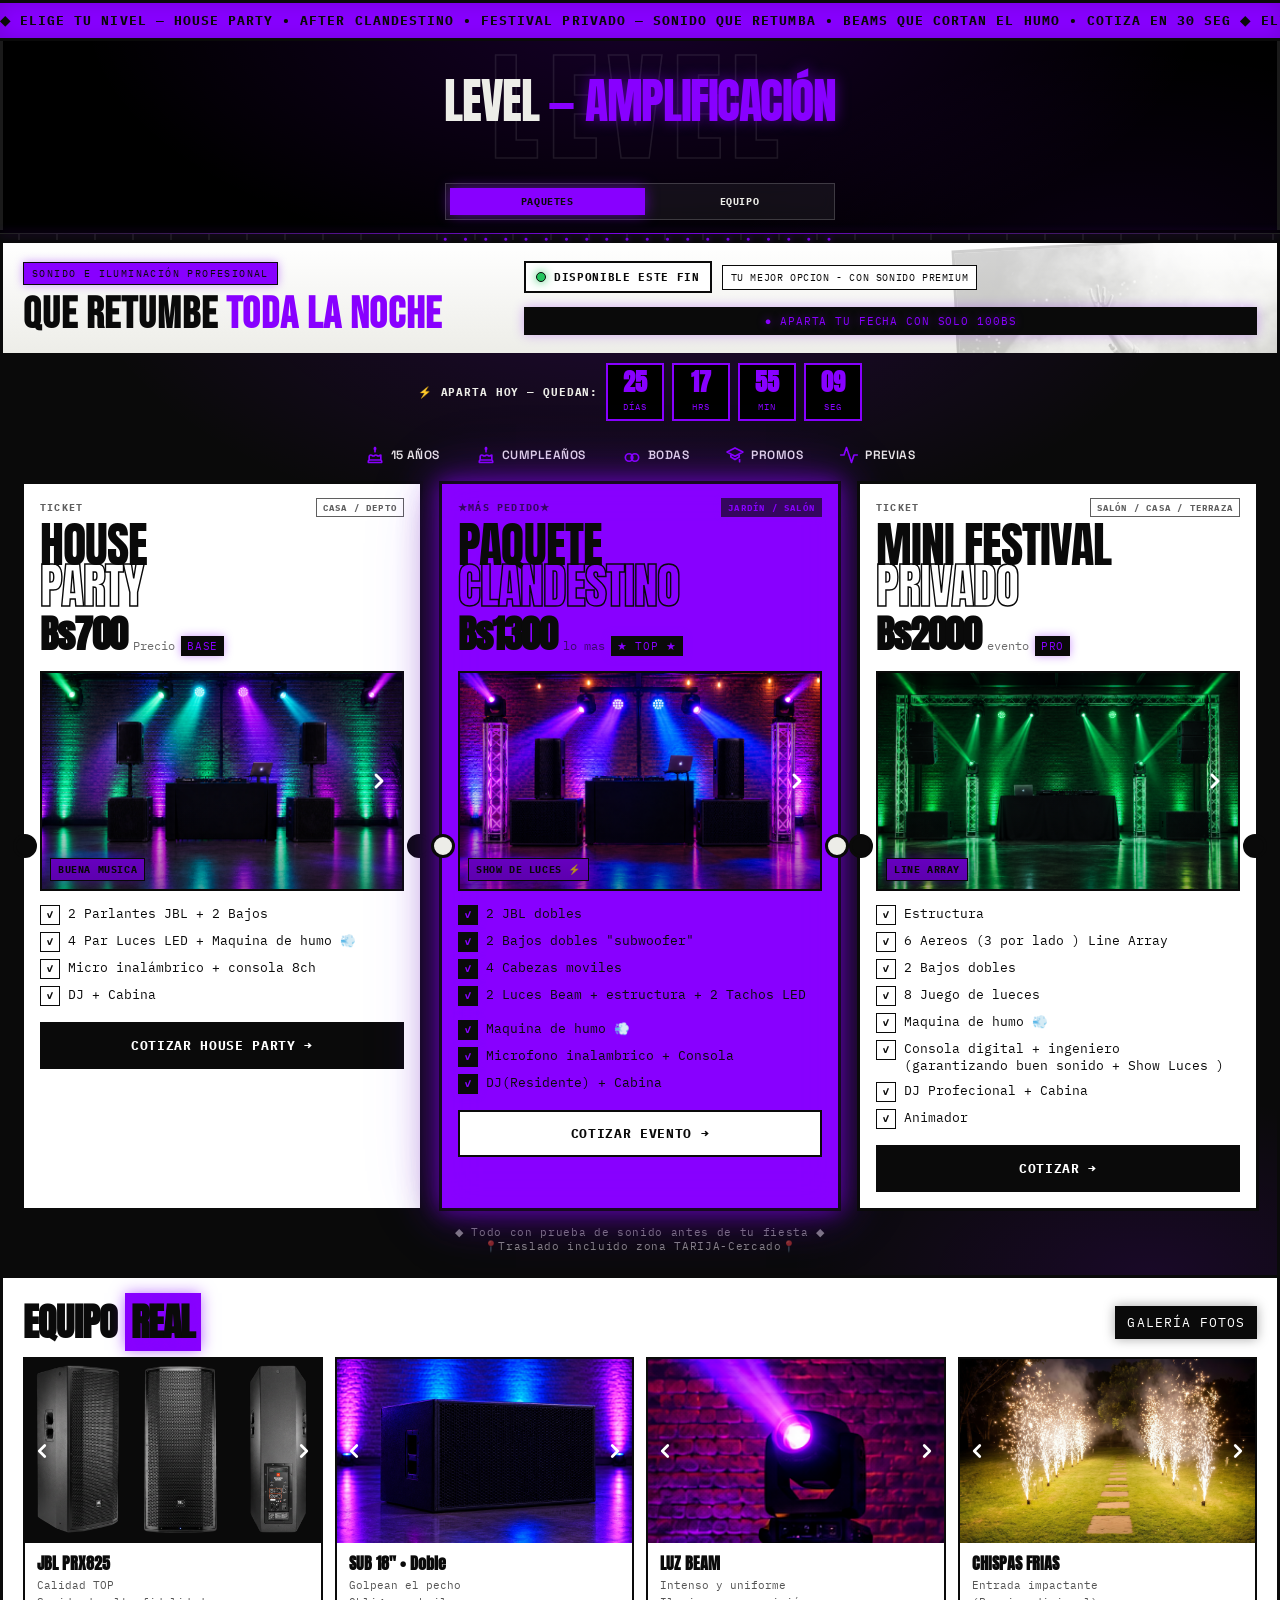
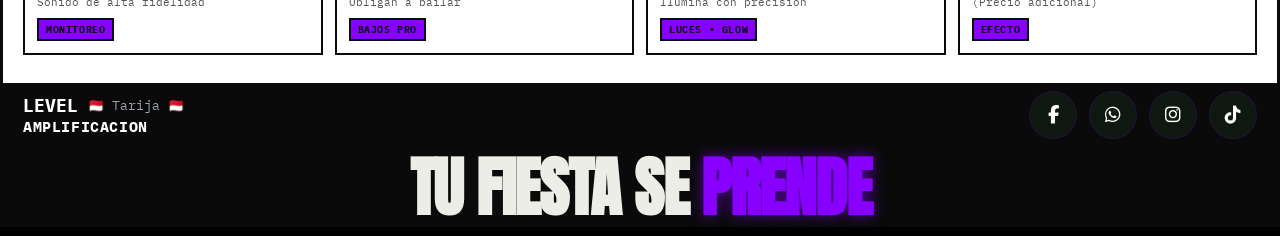
==== index.html @ ebfadbee "eliminado En bodega TODO NUEVO SIN FALLAS" ====
<!DOCTYPE html>
<html lang="es">
<head>
<meta charset="UTF-8">
<meta name="viewport" content="width=device-width, initial-scale=1.0">
<meta name="theme-color" content="#000000">
<title>LEVEL — AMPLIFICACION</title>
<link href="https://fonts.googleapis.com/css2?family=Anton&family=Bebas+Neue&family=IBM+Plex+Mono:wght@400;600;700&family=Space+Grotesk:wght@700&display=swap" rel="stylesheet">
<link rel="stylesheet" href="https://cdnjs.cloudflare.com/ajax/libs/font-awesome/6.5.2/css/all.min.css">
<link rel="stylesheet" href="css/style.css?v=49">
</head>
<body>
<div class="marquee"><span class="marquee-track">◆ ELIGE TU NIVEL — HOUSE PARTY • AFTER CLANDESTINO • FESTIVAL PRIVADO — SONIDO QUE RETUMBA • BEAMS QUE CORTAN EL HUMO • COTIZA EN 30 SEG ◆ ELIGE TU NIVEL — HOUSE PARTY • AFTER CLANDESTINO • FESTIVAL PRIVADO — SONIDO QUE RETUMBA • BEAMS QUE CORTAN EL HUMO • COTIZA EN 30 SEG ◆&nbsp;</span><span class="marquee-track">◆ ELIGE TU NIVEL — HOUSE PARTY • AFTER CLANDESTINO • FESTIVAL PRIVADO — SONIDO QUE RETUMBA • BEAMS QUE CORTAN EL HUMO • COTIZA EN 30 SEG ◆ ELIGE TU NIVEL — HOUSE PARTY • AFTER CLANDESTINO • FESTIVAL PRIVADO — SONIDO QUE RETUMBA • BEAMS QUE CORTAN EL HUMO • COTIZA EN 30 SEG ◆&nbsp;</span></div>
<header class="header">
  <div class="header-inner">
    <div class="brand" style="position:relative;width:100%;padding:22px 0 14px;overflow:visible;display:flex;justify-content:center">
      <div style="position:relative;z-index:2;display:flex;align-items:center;gap:10px;flex-wrap:nowrap;white-space:nowrap;justify-content:center;width:100%">
        <span style="font-family:'Anton',sans-serif;font-size:48px;letter-spacing:-.03em;line-height:1;color:#EDEDE8">LEVEL</span>
        <span style="font-family:'Anton',sans-serif;font-size:48px;line-height:1;color:var(--lime)">—</span>
        <span style="font-family:'Anton',sans-serif;font-size:48px;letter-spacing:-.03em;line-height:1;color:var(--lime);text-shadow:0 0 14px rgba(var(--lime-rgb),.5)">AMPLIFICACIÓN</span>
      </div>
      <div style="position:absolute;left:50%;top:50%;transform:translate(-50%,-42%);font-family:'Anton',sans-serif;font-size:120px;line-height:1;letter-spacing:.08em;color:transparent;-webkit-text-stroke:1.6px rgba(255,255,255,.09);pointer-events:none;user-select:none;z-index:1;white-space:nowrap">LEVEL</div>
    </div>
    <div class="header-actions">
      <nav class="nav-pill mono">
        <a class="active" href="#paquetes">Paquetes</a>
        <a href="#equipo">Equipo</a>
      </nav>
    </div>
  </div>
</header>
<div class="truss"></div>
<div class="hero-mini" style="background:linear-gradient(180deg, #fff 0%, #EDEDE8 100%);position:relative;overflow:hidden">
  <div style="position:absolute;right:-40px;top:-2px;width:360px;height:220px;opacity:.18;pointer-events:none;background:url('assets/img/hero/hero-bg.jpg') center/cover;filter:grayscale(1) contrast(1.2);transform:rotate(-3deg);border:3px solid var(--black)"></div>
  <div style="position:relative">
    <div class="mono" style="font-size:10px;letter-spacing:.14em;text-transform:uppercase;color:var(--black);background:var(--lime);display:inline-block;padding:4px 8px;border:1.5px solid var(--black);box-shadow:0 0 10px rgba(var(--lime-rgb),.4)"> SONIDO E ILUMINACIÓN PROFESIONAL</div>
    <h1 style="margin-top:10px">QUE RETUMBE <span class="neon">TODA LA NOCHE</span></h1>
    <p>

    </p>
  </div>
  <div class="hero-mini-right" style="position:relative">
    <span class="pill"><i class="pill-dot"></i> DISPONIBLE ESTE FIN</span>
    <span class="mono" style="font-size:10px;letter-spacing:.06em;border:1.5px solid var(--black);padding:5px 8px;background:#fff">TU MEJOR OPCION - CON SONIDO PREMIUM</span>
    <div class="mono" style="width:100%;margin-top:4px;font-size:11px;letter-spacing:.08em;text-transform:uppercase;color:var(--lime);text-shadow:0 0 8px rgba(var(--lime-rgb),.6);background:#0A0A0A;border:1.5px solid var(--black);padding:6px 8px;text-align:center;box-shadow:0 0 12px rgba(var(--lime-rgb),.3)">● APARTA TU FECHA CON SOLO 100BS</div>
  </div>
</div>
<section id="paquetes" class="paquetes-hero">
  <div class="cd-strip">
    <span class="cd-label">⚡ Aparta hoy — quedan:</span>
    <span class="cd-box"><b id="cd-d">00</b><i>DÍAS</i></span>
    <span class="cd-box"><b id="cd-h">00</b><i>HRS</i></span>
    <span class="cd-box"><b id="cd-m">00</b><i>MIN</i></span>
    <span class="cd-box"><b id="cd-s">00</b><i>SEG</i></span>
      </div>

  <div class="eventos-strip" style="background:none;border:none;border-radius:0;padding:10px 0">
    <div class="eventos-item"><svg viewBox="0 0 24 24"><path d="M12 8V6M12 6c1-1 1-2.2 0-3-1 .8-1 2 0 3M4 21v-1.5A1.5 1.5 0 0 1 5.5 18h13A1.5 1.5 0 0 1 20 19.5V21H4zM5 18v-3.5C5 13 6 12 7 12c1.5 0 1.5 1.2 3 1.2s1.5-1.2 3-1.2 1.5 1.2 3 1.2 1.5-1.2 3-1.2v5.5"/></svg><span>15 AÑOS</span></div>
    <div class="eventos-item"><svg viewBox="0 0 24 24"><path d="M12 8V6M12 6c1-1 1-2.2 0-3-1 .8-1 2 0 3M4 21v-1.5A1.5 1.5 0 0 1 5.5 18h13A1.5 1.5 0 0 1 20 19.5V21H4zM5 18v-3.5C5 13 6 12 7 12c1.5 0 1.5 1.2 3 1.2s1.5-1.2 3-1.2 1.5 1.2 3 1.2 1.5-1.2 3-1.2v5.5"/></svg><span>CUMPLEAÑOS</span></div>
    <div class="eventos-item"><svg viewBox="0 0 24 24"><circle cx="8.5" cy="15" r="4.5"/><circle cx="15.5" cy="15" r="4.5"/></svg><span>BODAS</span></div>
    <div class="eventos-item"><svg viewBox="0 0 24 24"><path d="M12 3.5L2.5 8.5 12 13.5l9.5-5zM7 11v3.5L12 17.5l5-3V11M17.5 17.5V20"/></svg><span>PROMOS</span></div>
    <div class="eventos-item"><svg viewBox="0 0 24 24"><path d="M22 12h-4l-3 9L9 3l-3 9H2"/></svg><span>PREVIAS</span></div>
  </div>
<div class="pa-grid">
    <div class="p-ticket reveal">
      <div class="p-top">Ticket   <b>CASA / DEPTO</b></div>
      <div class="p-name">HOUSE<br><em>PARTY</em></div>
      <div class="price"><b>Bs700 </b> <small>Precio </small> <i>Base</i></div>
      <div class="p-img">
        <div class="pk-view" id="pk-house">
          <figure class="pk-slide is-on"><img src="assets/img/house-party/portada.jpg" alt="House Party - fiesta real" loading="eager"></figure>
          <figure class="pk-slide" data-full="assets/img/house-party/slide-2-grande.jpg"><img src="assets/img/house-party/slide-2.jpg" alt="House 2" style="object-position:center 10%" loading="eager"></figure>
          <figure class="pk-slide"><img src="assets/img/house-party/slide-3.jpg" alt="House 3" loading="eager"></figure>
          <figure class="pk-slide"><img src="assets/img/house-party/slide-4.jpg" alt="House 4" loading="eager"></figure>
          <button class="pk-next" onclick="pkNext('pk-house')" aria-label="Siguiente foto"><svg viewBox="0 0 24 24"><polyline points="9 18 15 12 9 6"></polyline></svg></button>
        </div>
        <span class="p-img-tag">Buena musica</span>
      </div>
      <ul class="list"><li>2 Parlantes JBL  + 2 Bajos</li><li>4 Par Luces LED  + Maquina de humo 💨 </li><li>Micro inalámbrico + consola 8ch</li><li>DJ  + Cabina </li></ul>
      <a class="p-cta" href="https://wa.me/59175145558?text=%E2%80%93%20PARTY%20HOUSE%20%E2%80%93%20Bs%3A%20700%0A%0A%F0%9F%8E%89%20%C2%A1Hola%2C%20Qu%C3%A9%20alegr%C3%ADa%20saludarte%20%F0%9F%98%8A%0A%0AQueremos%20que%20tu%20evento%20sea%20inolvidable%0A%2A%2APARTY%20HOUSE%2A%2A%20%F0%9F%8E%A7%E2%9C%A8%0A%0A%F0%9F%94%8A%20%2A%2AIncluye%3A%2A%2A%0A%E2%80%A2%202x%20Parlantes%20JBL%20%2B%202x%20Bajos%0A%E2%80%A2%204x%20Par%20Luces%20LED%20%2B%20M%C3%A1quina%20de%20humo%0A%E2%80%A2%20Micro%20inal%C3%A1mbrico%20%2B%20Consola%208ch%0A%E2%80%A2%20DJ%20%2B%20Cabina%0A%0A%F0%9F%92%B5%20%2A%2APrecio%3A%2A%2A%20Bs%3A%20700%0A%F0%9F%93%85%20%2A%2ADisponibilidad%3A%2A%2A%20%0A%0APara%20reservar%20solo%20necesitamos%20confirmar%20fecha%20%0Acon%3A%20Bs%3A100%20%F0%9F%97%93%EF%B8%8F%0A%0ACon%20cari%C3%B1o%2C%0ALEVEL%20-%20AMPLIFICACION%20%F0%9F%92%9C" target="_blank">Cotizar House Party →</a>
    </div>
    <div class="p-ticket featured reveal">
      <span class="featured-glow"></span>
      <div class="p-top">★MÁS PEDIDO★  <b>JARDÍN / SALÓN</b></div>
      <div class="p-name">PAQUETE<br><em>CLANDESTINO</em></div>
      <div class="price"><b>Bs1300</b> <small>  lo mas </small> <i>★ TOP ★ </i></div>
      <div class="p-img">
        <div class="pk-view" id="pk-after">
          <figure class="pk-slide is-on"><img src="assets/img/after-clandestino/slide-1.jpg" alt="After 1" loading="eager"></figure>
          <figure class="pk-slide"><img src="assets/img/after-clandestino/slide-2.jpg" alt="After 2" loading="eager"></figure>
          <figure class="pk-slide" data-full="assets/img/after-clandestino/slide-3-grande.jpg"><img src="assets/img/after-clandestino/slide-3.jpg" alt="After 3" loading="eager"></figure>
          <figure class="pk-slide"><img src="assets/img/after-clandestino/slide-4.jpg" alt="After 4" loading="eager"></figure>
          <button class="pk-next" onclick="pkNext('pk-after')" aria-label="Siguiente foto"><svg viewBox="0 0 24 24"><polyline points="9 18 15 12 9 6"></polyline></svg></button>
        </div>
        <span class="p-img-tag">SHOW DE LUCES ⚡</span>
      </div>
      <ul class="list"><li>2 JBL dobles  </li><li>2  Bajos dobles "subwoofer" </li><li>4 Cabezas moviles  </li><li>2 Luces Beam + estructura + 2 Tachos LED  </li></ul>
      <ul class="list"><li>Maquina de humo 💨 </li><li>Microfono inalambrico + Consola </li><li>DJ(Residente) + Cabina</li></ul>
      <a class="p-cta" href="https://wa.me/59175145558?text=%E2%80%93%20AFTER%20CLANDESTINO%20%E2%80%93%20Bs%3A%201300%0A%0A%F0%9F%94%A5%20%C2%A1Hola%2C%20Esperamos%20que%20est%C3%A9s%20genial%20%F0%9F%98%8E%0A%0ASi%20buscas%20una%20experiencia%20%C3%BAnica%2C%20el%20paquete%0A%2A%2AAFTER%20CLANDESTINO%2A%2A%20es%20para%20ti%20%F0%9F%8E%B6%F0%9F%92%A5%0A%0A%F0%9F%8E%A7%20%2A%2AIncluye%3A%2A%2A%0A%E2%80%A2%202x%20JBL%20dobles%20%2B%202x%20Sub%20Bajos%20dobles%0A%E2%80%A2%204x%20Cabezas%20m%C3%B3viles%0A%E2%80%A2%202x%20Luz%20BEAM%20%2B%202x%20Tachos%20LED%0A%E2%80%A2%20M%C3%A1quina%20de%20humo%20denso%0A%E2%80%A2%20Consola%20%2B%20Micr%C3%B3fono%20inal%C3%A1mbricos%0A%E2%80%A2%20DJ%20%28disco%29%20%2B%20Cabina%0A%0A%F0%9F%92%B5%20%2A%2APrecio%3A%2A%2A%20Bs%3A%201300%0A%F0%9F%93%85%20%2A%2ADisponibilidad%3A%2A%2A%20%0AReserva%20con%20Bs%3A100%20y%20asegura%20tu%20fecha%20%F0%9F%97%93%EF%B8%8F%F0%9F%92%B3%0A%0ACon%20cari%C3%B1o%2C%0ALEVEL%20-%20AMPLIFICACION%20%F0%9F%92%9C" target="_blank">Cotizar evento  →</a>
    </div>
    <div class="p-ticket reveal">
      <div class="p-top">Ticket <b>SALÓN / CASA / TERRAZA</b></div>
      <div class="p-name">MINI FESTIVAL<br><em>PRIVADO</em></div>
      <div class="price"><b>Bs2000</b> <small>evento </small> <i>Pro</i></div>
      <div class="p-img">
        <div class="pk-view" id="pk-festival">
          <figure class="pk-slide is-on"><img src="assets/img/mini-festival/slide-1.jpg" alt="Festival 1" loading="eager"></figure>
          <figure class="pk-slide"><img src="assets/img/mini-festival/slide-2.jpg" alt="Festival 2" loading="eager"></figure>
          <figure class="pk-slide"><img src="assets/img/mini-festival/slide-3.jpg" alt="Festival 3" loading="eager"></figure>
          <button class="pk-next" onclick="pkNext('pk-festival')" aria-label="Siguiente foto"><svg viewBox="0 0 24 24"><polyline points="9 18 15 12 9 6"></polyline></svg></button>
        </div>
        <span class="p-img-tag">Line Array</span>
      </div>
      <ul class="list"><li>Estructura </li><li> 6 Aereos (3 por lado )  Line Array </li><li>2 Bajos dobles</li><li>8 Juego de lueces  </li><li>Maquina de humo 💨 </li><li>Consola digital + ingeniero<br>(garantizando buen sonido + Show Luces )</li><li>DJ Profecional + Cabina</li><li>Animador </li></ul>
      <a class="p-cta" href="https://wa.me/59175145558?text=%E2%80%93%20MINI%20FESTIVAL%20PRIVADO%20%E2%80%93%20Bs%3A%202000%0A%0A%F0%9F%8C%9F%20%C2%A1Hola%0AQueremos%20que%20tu%20evento%20sea%20de%20NIVEL%20%F0%9F%8E%AA%F0%9F%8E%B6%0A%0ATe%20presentamos%20el%20paquete%0A%2A%2AMINI%20FESTIVAL%20%E2%80%93%20PRIVADO%2A%2A%20%F0%9F%8E%A7%F0%9F%94%A5%0A%0A%F0%9F%8E%A4%20%2A%2AIncluye%3A%2A%2A%0A%E2%80%A2%20Line%20Array%204x%20A%C3%A9reos%20%2B%202x%20Bajos%20dobles%0A%E2%80%A2%202x%20JBL%20Dobles%0A%E2%80%A2%208x%20Juegos%20de%20luces%20%2B%20Estructura%0A%E2%80%A2%20M%C3%A1quina%20de%20humo%20DENSO%0A%E2%80%A2%202x%20M%C3%A1quinas%20de%20FUEGO%0A%E2%80%A2%20Consola%20digital%20%2B%20Ingeniero%20%0A%28sonido%20%2B%20show%20de%20luces%29%0A%E2%80%A2%20DJ%20Profesional%20%2B%20Cabina%0A%E2%80%A2%20Animador%0A%0A%F0%9F%92%B5%20%2A%2APrecio%3A%2A%2A%20Bs%3A%202000%0A%F0%9F%93%85%20%2A%2ADisponibilidad%3A%2A%2A%0A%0AEste%20paquete%20es%20limitado%20y%20muy%20solicitado%20%F0%9F%94%A5%0AReserva%20con%20Bs%3A100%20%0A%C2%BFTe%20gustar%C3%ADa%20confirmar%20tu%20fecha%3F%20%0A%0ACon%20cari%C3%B1o%2C%0ALEVEL%20-%20AMPLIFICACION%20%F0%9F%92%9C" target="_blank">Cotizar  →</a>
    </div>
  </div>
  <div class="mono" style="text-align:center;margin-top:14px;color:rgba(237,237,232,.6);font-size:11px;letter-spacing:.06em">◆ Todo con prueba de sonido antes de tu fiesta ◆<br>📍Traslado incluido zona TARIJA-Cercado📍</div>
</section>
<section id="equipo" class="section">
  <div class="sec-head"><h2 class="h2">EQUIPO  <span class="neon" style="color:var(--black);background:var(--lime);padding:0 6px;box-shadow:0 0 14px rgba(var(--lime-rgb),.5)">REAL</span></h2><span style="font-size:13px;letter-spacing:.08em;text-transform:uppercase;border:2px solid var(--black);padding:6px 10px;background:#0A0A0A;color:#fff;box-shadow:0 0 12px rgba(10,10,10,.35)">GALERÍA FOTOS</span></div>
  <div class="eq-grid">
    <article class="eq-card">
      <div class="eq-view" id="eq-melo">
        <figure class="eq-slide is-on" data-title="JBL PRX825" data-desc="Calidad TOP<br>Sonido de alta fidelidad" data-tag="MONITOREO"><img src="assets/img/equipo-melo/foto-3.jpg" alt="JBL PRX825" loading="eager"></figure>
        <figure class="eq-slide" data-title='JBL eon615"' data-desc="Sonido equilibrado<br>Tiro largo." data-tag="SONIDO"><img src="assets/img/equipo-melo/foto-2.jpg" alt="JBL eon615" loading="eager"></figure>
        <figure class="eq-slide eq-zoom" id="foto-jbl" data-title="JBL eon715" data-desc="Sonido envolvente<br>Nitido" data-tag="SONIDO" data-full="assets/img/equipo-melo/foto-1-grande.jpg"><img src="assets/img/equipo-melo/foto-1.jpg" alt="JBL eon715" loading="eager"></figure>
        <button class="eq-prev" onclick="eqPrev('eq-melo')" aria-label="Foto anterior"><svg viewBox="0 0 24 24"><polyline points="9 18 15 12 9 6"></polyline></svg></button>
        <button class="eq-next" onclick="eqNext('eq-melo')" aria-label="Foto siguiente"><svg viewBox="0 0 24 24"><polyline points="15 18 9 12 15 6"></polyline></svg></button>
      </div>
      <div class="eq-body"><h3>JBL PRX825</h3><p>Calidad TOP<br>Sonido de alta fidelidad</p><span class="eq-tag">MONITOREO</span></div>
    </article>
    <article class="eq-card">
      <div class="eq-view" id="eq-sub">
        <figure class="eq-slide is-on" data-title='SUB 18" • Doble' data-desc="Golpean el pecho<br>Obligan a bailar" data-tag="BAJOS PRO"><img src="assets/img/equipo-sub/foto-2.jpg" alt="Sub 2" loading="eager"></figure>
        <figure class="eq-slide" data-title='SUB 18"' data-desc='Nuestro subwoofer de 18" Ambiente entero vibrando' data-tag="BAJOS" data-full="assets/img/equipo-sub/foto-1-grande.jpg"><img src="assets/img/equipo-sub/foto-1.jpg" alt="Sub 1" style="object-position:center 42%" loading="eager"></figure>
        <figure class="eq-slide" data-title='SUB 18" • Doble' data-desc="Golpean el pecho<br>Obligan a bailar" data-tag="BAJOS PRO"><img src="assets/img/equipo-sub/foto-3.jpg" alt="Sub 3" loading="eager"></figure>
        <button class="eq-prev" onclick="eqPrev('eq-sub')" aria-label="Foto anterior"><svg viewBox="0 0 24 24"><polyline points="9 18 15 12 9 6"></polyline></svg></button>
        <button class="eq-next" onclick="eqNext('eq-sub')" aria-label="Foto siguiente"><svg viewBox="0 0 24 24"><polyline points="15 18 9 12 15 6"></polyline></svg></button>
      </div>
      <div class="eq-body"><h3>SUB 18" • Doble</h3><p>Golpean el pecho<br>Obligan a bailar</p><span class="eq-tag">BAJOS PRO</span></div>
    </article>
    <article class="eq-card">
      <div class="eq-view" id="eq-beam">
        <figure class="eq-slide is-on" data-title="LUZ BEAM" data-desc="Intenso y uniforme<br>Ilumina con precisión" data-tag="LUCES • GLOW" data-full="assets/img/equipo-beam/foto-1-grande.jpg" data-lb="0"><img src="assets/img/equipo-beam/foto-1.jpg" alt="Luz Beam" loading="eager"></figure>
        <figure class="eq-slide" data-title="CABEZA MOVIL" data-desc="Extelente Ilumunacion<br>Buen ambiente" data-tag="LUCES • GLOW" data-lb="2"><img src="assets/img/equipo-beam/foto-2.jpg" alt="Cabeza movil" loading="eager"></figure>
        <figure class="eq-slide" data-title="TACHO LED" data-desc="Crea el ambiente<br>Perfecto de noche" data-tag="COMBO" data-lb="1"><img src="assets/img/equipo-beam/foto-3.jpg" alt="Tacho LED" loading="eager"></figure>
        <button class="eq-prev" onclick="eqPrev('eq-beam')" aria-label="Foto anterior"><svg viewBox="0 0 24 24"><polyline points="9 18 15 12 9 6"></polyline></svg></button>
        <button class="eq-next" onclick="eqNext('eq-beam')" aria-label="Foto siguiente"><svg viewBox="0 0 24 24"><polyline points="15 18 9 12 15 6"></polyline></svg></button>
      </div>
      <div class="eq-body"><h3>LUZ BEAM</h3><p>Intenso y uniforme<br>Ilumina con precisión</p><span class="eq-tag">LUCES • GLOW</span></div>
    </article>
    <article class="eq-card">
      <div class="eq-view" id="eq-humo">
        <figure class="eq-slide is-on" data-title="CHISPAS FRIAS" data-desc="Entrada impactante<br>(Precio adicional)" data-tag="EFECTO"><img src="assets/img/equipo-humo/foto-2.jpg" alt="Chispas frias" loading="eager"></figure>
        <figure class="eq-slide" data-title="HUMO DENSO 1500W" data-desc="Sin humo no hay FIESTA<br>Líquido incluido." data-tag="EFECTO"><img src="assets/img/equipo-humo/foto-1.jpg" alt="Humo 1" loading="eager"></figure>
        <figure class="eq-slide" data-title="FUEGOS" data-desc="Prende tu noche<br>(precio adicional)" data-tag="EFECTO PRO"><img src="assets/img/equipo-humo/foto-3.jpg" alt="Fuegos" loading="eager"></figure>
        <button class="eq-prev" onclick="eqPrev('eq-humo')" aria-label="Foto anterior"><svg viewBox="0 0 24 24"><polyline points="9 18 15 12 9 6"></polyline></svg></button>
        <button class="eq-next" onclick="eqNext('eq-humo')" aria-label="Foto siguiente"><svg viewBox="0 0 24 24"><polyline points="15 18 9 12 15 6"></polyline></svg></button>
      </div>
      <div class="eq-body"><h3>CHISPAS FRIAS</h3><p>Entrada impactante<br>(Precio adicional)</p><span class="eq-tag">EFECTO</span></div>
    </article>
  </div>
</section>
<footer class="footer-real">
  <div class="footer-brand"><div class="footer-line1"><strong>LEVEL</strong><span>🇲🇨 Tarija 🇲🇨</span></div><div class="footer-line2"><strong>AMPLIFICACION</strong></div></div>
  <div class="footer-social">
    <a href="https://www.facebook.com/share/19PopzZgZj/?mibextid=wwXIfr" target="_blank" rel="noopener" class="social-link fb" aria-label="Facebook"><i class="fa-brands fa-facebook-f"></i></a>
    <a href="https://wa.me/59175145558?text=%E2%9A%A1%20LEVEL%20AMPLIFICACI%C3%93N%0A%20__%20%2ATu%20fiesta%20se%20prende%20%2A%20__%0A%F0%9F%8E%A4%20Sonido%20profesional%20%C2%B7%20Luces%20LED%0A%20%20%20%20%20%20%20Efectos%20especiales%0A%20%F0%9F%87%AE%F0%9F%87%A9Tarija%2C%20Bolivia%20%F0%9F%87%AE%F0%9F%87%A9%0A%20%F0%9F%AA%A93%20paquetes%20desde%20Bs%20700%0A%F0%9F%93%B2%20Aparta%20tu%20fecha%20con%20solo%20Bs%20100%0A%0A%0A%F0%9F%8C%90P%C3%81GINA%20WEB%F0%9F%8C%90%0Ahttps%3A%2F%2Flevel-amplificacion.vercel.app" target="_blank" rel="noopener" class="social-link wa" aria-label="WhatsApp"><i class="fa-brands fa-whatsapp"></i></a>
    <a href="https://www.instagram.com/level_tarija_?stkn=dmsxaWg2a21rdjky&utm_source=qr" target="_blank" rel="noopener" class="social-link ig" aria-label="Instagram"><i class="fa-brands fa-instagram"></i></a>
    <a href="https://www.tiktok.com/@level_tarija?_r=1&_t=ZS-99msKhiB87x" target="_blank" rel="noopener" class="social-link tt" aria-label="TikTok"><i class="fa-brands fa-tiktok"></i></a>
  </div>
</footer>
<section class="section dark" style="padding:6px 30px 8px;text-align:center;border-bottom:3px solid var(--black)">
  <h2 class="h2" style="font-size:clamp(36px,6vw,64px)">TU FIESTA SE <span class="neon">PRENDE</span></h2>
</section>
<!-- Lightbox -->
<div class="lb" id="lb-jbl" aria-hidden="true">
  <div class="lb-frame full" id="lb-frame">
    <img id="lb-img" src="assets/img/equipo-melo/foto-1.jpg" alt="Foto en grande" loading="eager">
    <button class="lb-x" id="lb-x" aria-label="Cerrar">✕</button>
    <button class="lb-nav lb-prev" id="lb-prev" aria-label="Foto anterior">‹</button>
    <button class="lb-nav lb-next" id="lb-next" aria-label="Foto siguiente">›</button>
  </div>
  <p class="lb-cap" id="lb-cap" hidden></p>
</div>
<script src="js/main.js?v=19"></script>
</body>
</html>
---- css/style.css ----
/* ============================================
   LEVEL — NEON BRUTAL | #8800FF
   Hoja de estilos principal
   ============================================ */
:root{
  --bg:#0A0A0A;
  --paper:#EDEDE8;
  --lime:#8800FF;
  --lime-rgb:136,0,255;
  --lime-glow:0 0 20px rgba(var(--lime-rgb),.55), 0 0 50px rgba(var(--lime-rgb),.25), 0 0 80px rgba(var(--lime-rgb),.12);
  --black:#0A0A0A;
  --line:#0A0A0A;
  --ease-out:cubic-bezier(0.23,1,0.32,1);
  --ease-neon:cubic-bezier(0.77,0,0.175,1);
}
*{margin:0;padding:0;box-sizing:border-box}
html{scroll-behavior:smooth;background:#000}
body{background:var(--paper);color:var(--black);font-family:'IBM Plex Mono',monospace;overflow-x:hidden}
a{color:inherit;text-decoration:none}
.mono{font-family:'IBM Plex Mono',monospace}
.marquee{border-top:3px solid var(--black);border-bottom:3px solid var(--black);background:var(--lime);overflow:hidden;white-space:nowrap;padding:9px 0;font-weight:700;letter-spacing:.08em;font-size:13px;position:relative;box-shadow:var(--lime-glow);display:flex;gap:0;align-items:center}
.marquee::after{content:"";position:absolute;inset:0;box-shadow:inset 0 0 20px rgba(0,0,0,.15);pointer-events:none}
.marquee-track{display:inline-block;flex-shrink:0;white-space:nowrap;animation:marq 20s linear infinite;will-change:transform;backface-visibility:hidden;transform:translateZ(0)}
@keyframes marq{from{transform:translate3d(0,0,0)}to{transform:translate3d(-50%,0,0)}}
/* HEADER MÁS OSCURO */
.header{position:relative;background:#000;color:var(--paper);overflow:visible;border-bottom:3px solid #000}
.header::before{content:"";position:absolute;inset:0;background:radial-gradient(900px 420px at 50% -15%, rgba(var(--lime-rgb),.16) 0%, transparent 62%), radial-gradient(600px 320px at 88% 115%, rgba(var(--lime-rgb),.07), transparent 65%);pointer-events:none}
.header::after{content:"";position:absolute;bottom:-4px;left:0;right:0;height:1px;background:linear-gradient(90deg, transparent, var(--lime), transparent);opacity:.9;box-shadow:0 0 10px rgba(var(--lime-rgb),.7);pointer-events:none;z-index:3}
.header-inner{max-width:1320px;margin:0 auto;padding:14px 16px 10px;display:flex;flex-direction:column;align-items:center;gap:44px;position:relative;border-left:3px solid #1a1a1a;border-right:3px solid #1a1a1a}
.brand{display:flex;align-items:center;gap:10px;min-width:0;z-index:2;width:100%}
.header-actions{display:flex;align-items:center;gap:8px;flex-wrap:nowrap;justify-content:center;width:100%;z-index:2}
.nav-pill{border:1.5px solid rgba(255,255,255,.18);background:rgba(255,255,255,.06);backdrop-filter:blur(8px);padding:4px;display:flex;gap:4px;flex-shrink:0}
.nav-pill a{padding:6px 70px;font-weight:700;font-size:10px;letter-spacing:.06em;text-transform:uppercase;border:1.5px solid transparent;transition:all 160ms var(--ease-out);white-space:nowrap}
.nav-pill a:hover{border-color:rgba(255,255,255,.3);background:rgba(255,255,255,.08)}
.nav-pill a.active{background:var(--lime);color:var(--black);border-color:var(--lime);box-shadow:0 0 14px rgba(var(--lime-rgb),.55)}
.truss{height:10px;background:repeating-linear-gradient(90deg, var(--black) 0 18px, #1a1a1a 18px 20px, var(--black) 20px 38px);border-top:1px solid #222;border-bottom:3px solid var(--black);position:relative}
.truss::before{content:"● ● ● ● ● ● ● ● ● ● ● ● ● ● ● ● ● ● ● ●";position:absolute;inset:0;display:grid;place-items:center;font-size:7px;letter-spacing:6px;color:var(--lime);opacity:.9;text-shadow:0 0 6px rgba(var(--lime-rgb),.8)}
.hero-mini{max-width:1320px;margin:0 auto;border-left:3px solid var(--black);border-right:3px solid var(--black);background:#fff;display:grid;grid-template-columns:1fr auto;gap:16px;align-items:center;padding:18px 20px}
.hero-mini h1{font-family:'Anton',sans-serif;font-size:clamp(28px,4vw,44px);line-height:.9;text-transform:uppercase;letter-spacing:-.02em}
.hero-mini h1 span.neon{color:var(--lime);-webkit-text-stroke:1.3px var(--black);text-shadow:0 0 10px rgba(var(--lime-rgb),.35), 0 0 22px rgba(var(--lime-rgb),.15);paint-order:stroke fill}
.hero-mini p{font-size:12px;line-height:1.5;color:#555;max-width:420px}
.hero-mini-right{display:flex;gap:10px;align-items:center;flex-wrap:wrap}
.pill{border:2px solid var(--black);padding:7px 10px;font-size:11px;font-weight:700;letter-spacing:.06em;text-transform:uppercase;display:flex;align-items:center;gap:8px;background:#fff}
.pill-dot{width:10px;height:10px;background:#22c55e;border:1.5px solid var(--black);border-radius:50%;box-shadow:0 0 10px rgba(34,197,94,.9);position:relative;animation:beat 1.3s ease-in-out infinite}
@keyframes beat{0%,100%{transform:scale(1)}12%{transform:scale(1.35)}24%{transform:scale(1)}36%{transform:scale(1.25)}52%{transform:scale(1)}}
@keyframes pulse{0%,100%{opacity:1;transform:scale(1);box-shadow:0 0 10px rgba(var(--lime-rgb),.8), 0 0 22px rgba(var(--lime-rgb),.4)}50%{opacity:.55;transform:scale(1.22);box-shadow:0 0 20px rgba(var(--lime-rgb),1), 0 0 36px rgba(var(--lime-rgb),.7)}}
@keyframes ping{0%{transform:scale(.35);opacity:.9}60%{opacity:.35}100%{transform:scale(2.3);opacity:0}}
.paquetes-hero{max-width:1320px;margin:0 auto;border-left:3px solid var(--black);border-right:3px solid var(--black);border-bottom:3px solid var(--black);background:var(--black);padding:10px 18px 22px;position:relative;overflow:hidden}
.paquetes-hero::before{content:"";position:absolute;inset:0;background:radial-gradient(800px 400px at 50% -10%, rgba(var(--lime-rgb),.18), transparent 70%), radial-gradient(600px 300px at 90% 100%, rgba(var(--lime-rgb),.12), transparent 60%);pointer-events:none}
.pa-grid{display:grid;grid-template-columns:repeat(3,1fr);gap:16px;position:relative;z-index:1}
.p-ticket{background:#fff;border:3px solid var(--black);position:relative;padding:0;display:flex;flex-direction:column;transition:transform 220ms var(--ease-out), box-shadow 220ms var(--ease-out), border-color 220ms;overflow:visible}
.p-ticket::before,.p-ticket::after{content:"";position:absolute;top:50%;width:18px;height:18px;background:var(--black);border:3px solid var(--black);border-radius:50%;transform:translateY(-50%);z-index:2}
.p-ticket::before{left:-11px} .p-ticket::after{right:-11px}
.p-ticket:hover{transform:translateY(-6px) rotate(-.4deg)}
.p-ticket.featured{background:var(--lime);border-color:var(--black);transform:rotate(.7deg) translateY(-2px);box-shadow:var(--lime-glow), 0 20px 40px rgba(0,0,0,.35)}
.p-ticket.featured:hover{transform:rotate(.7deg) translateY(-8px);box-shadow:0 0 30px rgba(var(--lime-rgb),.65), 0 0 70px rgba(var(--lime-rgb),.3), 0 20px 40px rgba(0,0,0,.4)}
.p-ticket.featured::before,.p-ticket.featured::after{background:var(--paper);border-color:var(--black)}
.featured-glow{position:absolute;inset:-6px;background:rgba(var(--lime-rgb),.25);filter:blur(22px);z-index:-1;opacity:.7}
.p-top{padding:14px 16px 0;font-size:10px;letter-spacing:.12em;text-transform:uppercase;opacity:.65;font-weight:700;display:flex;justify-content:space-between;align-items:center}
.p-top b{color:var(--black);background:#fff;border:1px solid var(--black);padding:3px 6px;font-size:9px}
.featured .p-top b{background:var(--black);color:var(--lime);box-shadow:0 0 10px rgba(var(--lime-rgb),.6)}
.p-name{font-family:'Anton',sans-serif;font-size:clamp(32px,3.8vw,48px);line-height:.85;text-transform:uppercase;padding:8px 16px 0;letter-spacing:-.02em}
.p-name em{font-style:normal;color:transparent;-webkit-text-stroke:1.4px var(--black)}
.price{padding:8px 16px 0;display:flex;align-items:baseline;gap:6px}
.price b{font-family:'Anton',sans-serif;font-size:38px;line-height:1;letter-spacing:-.03em}
.price small{font-family:'IBM Plex Mono',monospace;font-size:12px;opacity:.6}
.price i{font-style:normal;font-size:11px;letter-spacing:.06em;text-transform:uppercase;background:var(--black);color:var(--lime);padding:3px 6px;box-shadow:0 0 10px rgba(var(--lime-rgb),.4)}
.p-img{margin:15px 16px 0;height:220px;border:2.5px solid var(--black);overflow:hidden;position:relative;background:#111}
.p-img::after{content:"";position:absolute;inset:0;background:linear-gradient(to top, rgba(0,0,0,.35), transparent 50%);pointer-events:none;z-index:1}
.p-img-tag{position:absolute;bottom:8px;left:8px;background:var(--lime);border:1.5px solid var(--black);padding:4px 7px;font-size:10px;font-weight:700;letter-spacing:.06em;text-transform:uppercase;box-shadow:0 0 12px rgba(var(--lime-rgb),.5);z-index:1}
.list{list-style:none;margin:14px 16px 0;display:grid;gap:7px}
.list li{font-size:12.5px;line-height:1.4;display:flex;gap:8px;align-items:start}
.list li::before{content:"✓";min-width:18px;height:18px;border:1.5px solid var(--black);background:#fff;display:inline-grid;place-items:center;font-size:10px;font-weight:700}
.featured .list li::before{background:var(--black);color:var(--lime);border-color:var(--black);box-shadow:0 0 8px rgba(var(--lime-rgb),.4)}
.p-cta{margin:16px;border:2.5px solid var(--black);display:block;text-align:center;padding:13px 12px;font-weight:800;font-size:13px;letter-spacing:.05em;text-transform:uppercase;background:var(--black);color:#fff;transition:transform 160ms var(--ease-out), background 160ms, box-shadow 160ms, color 160ms;position:relative;overflow:hidden}
.p-cta::before{content:"";position:absolute;inset:0;background:linear-gradient(90deg, transparent, rgba(255,255,255,.12), transparent);transform:translateX(-100%);transition:transform 500ms var(--ease-out)}
.p-ticket:hover .p-cta::before{transform:translateX(100%)}
.p-cta:hover{background:#1A1A1A}
.p-cta:active{transform:scale(0.97)}
.featured .p-cta{background:#fff;color:var(--black)}
.featured .p-cta:hover{background:var(--black);color:var(--lime);box-shadow:var(--lime-glow)}
.reveal{opacity:0;transform:translateY(14px) scale(.98);animation:enter 560ms var(--ease-out) forwards}
@keyframes enter{to{opacity:1;transform:translateY(0) scale(1)}}
.reveal:nth-child(1){animation-delay:0ms}.reveal:nth-child(2){animation-delay:90ms}.reveal:nth-child(3){animation-delay:180ms}
.section{max-width:1320px;margin:0 auto;padding:28px 20px;border-left:3px solid var(--black);border-right:3px solid var(--black);background:#fff}
.section.dark{background:var(--black);color:var(--paper);border-top:3px solid var(--black)}
.sec-head{display:flex;justify-content:space-between;align-items:end;gap:16px;flex-wrap:wrap;margin-bottom:18px}
.h2{font-family:'Anton',sans-serif;font-size:38px;line-height:.85;text-transform:uppercase;letter-spacing:-.02em}
.h2 .neon{color:var(--lime);text-shadow:0 0 14px rgba(var(--lime-rgb),.6)}
@media(max-width:1000px){
  .pa-grid{grid-template-columns:1fr}
  .p-ticket.featured{transform:none}
  .p-ticket.featured:hover{transform:translateY(-6px)}
  .hero-mini{grid-template-columns:1fr}
  .header-inner{flex-direction:column;align-items:center;gap:32px}
  .header-actions{justify-content:center;flex-wrap:wrap;gap:8px;width:100%}
  .nav-pill{flex:0 0 auto;justify-content:flex-start;gap:4px}
  .brand{width:100%;display:flex;align-items:center;gap:10px}
  .brand h1{font-size:22px;white-space:nowrap}
  .brand p{display:none}
  .brand-mark{width:56px;height:56px;font-size:38px;flex-shrink:0}
  .cta-neon{padding:8px 24px;font-size:11px;white-space:nowrap}
}
/* CTA final — menos aire entre título y botones */
.social-link{width:48px;height:48px;border-radius:50%;display:flex;align-items:center;justify-content:center;font-size:18px;border:1px solid rgba(136,0,255,.18);background:rgba(16,26,18,.9);color:var(--text);transition:all .25s ease;backdrop-filter:blur(10px)}
.social-link:hover{transform:translateY(-3px);border-color:rgba(136,0,255,.35);box-shadow:0 8px 24px rgba(0,0,0,.3)}
.social-link.fb:hover{background:#1877F2;border-color:#1877F2;color:#fff;box-shadow:0 8px 24px rgba(24,119,242,.35)}
.social-link.wa:hover{background:#25D366;border-color:#25D366;color:#fff;box-shadow:0 8px 24px rgba(37,211,102,.35)}
.social-link.ig:hover{background:linear-gradient(135deg,#feda75,#fa7e1e,#d62976,#962fbf,#4f5bd5);border-color:transparent;color:#fff;box-shadow:0 8px 24px rgba(214,41,118,.35)}
@media (prefers-reduced-motion:reduce){*{animation:none!important;transition:none!important}}

/* ===== EQUIPO NUEVO (fade simple, sin carrusel) ===== */
.eq-grid{display:grid;grid-template-columns:repeat(4,1fr);gap:12px}
.eq-card{background:#fff;border:2.5px solid var(--black);overflow:hidden}
.eq-view{position:relative;aspect-ratio:16/10;overflow:hidden;background:#0A0A0A}
.eq-slide{position:absolute;inset:0;margin:0;opacity:0;transition:opacity 350ms ease}
.eq-slide.is-on{opacity:1;z-index:1}
.eq-slide img{width:100%;height:100%;object-fit:cover;display:block}
.eq-prev{position:absolute;z-index:2;top:50%;left:0;transform:translateY(-50%);width:34px;height:34px;border:none;background:transparent;color:#fff;display:grid;place-items:center;cursor:pointer}
.eq-prev svg{width:22px;height:22px;fill:none;stroke:#fff;stroke-width:3;stroke-linecap:round;stroke-linejoin:round;transform:scaleX(-1)}
.eq-prev:hover{background:transparent}
.eq-prev:hover svg{stroke:var(--lime)}
.eq-next{position:absolute;z-index:2;top:50%;right:0;transform:translateY(-50%);width:34px;height:34px;border:none;background:transparent;color:#fff;display:grid;place-items:center;cursor:pointer}
.eq-next svg{width:22px;height:22px;fill:none;stroke:#fff;stroke-width:3;stroke-linecap:round;stroke-linejoin:round;transform:scaleX(-1)}
.eq-next:hover{background:transparent}
.eq-next:hover svg{stroke:var(--lime)}
.eq-body{padding:12px}
.eq-body h3{font-family:'Anton',sans-serif;font-size:16px;line-height:1}
.eq-body p{font-size:11px;line-height:1.5;color:#555;margin-top:6px}
.eq-tag{border:2px solid var(--black);display:inline-block;padding:3px 7px;font-size:10px;font-weight:700;letter-spacing:.06em;text-transform:uppercase;background:var(--lime);margin-top:8px}
@media(max-width:1000px){.eq-grid{grid-template-columns:repeat(2,1fr)}}
.eq-slide.eq-zoom img{transform:scale(1.6)}

/* ===== PAQUETES NUEVOS (fundido simple, sin carrusel) ===== */
.pk-view{position:relative;height:100%;overflow:hidden;background:#111}
.pk-slide{position:absolute;inset:0;margin:0;opacity:0;transition:opacity 500ms ease}
.pk-slide.is-on{opacity:1;z-index:1}
.pk-slide img{width:100%;height:100%;object-fit:cover;display:block}
.pk-next{position:absolute;z-index:2;top:50%;right:8px;transform:translateY(-50%);width:30px;height:30px;border:none;background:transparent;display:grid;place-items:center;cursor:pointer}
.pk-next svg{width:24px;height:24px;fill:none;stroke:#fff;stroke-width:3;stroke-linecap:round;stroke-linejoin:round}

/* ===== CONTADOR urgencia ===== */
.cd-strip{display:flex;align-items:center;justify-content:center;gap:8px;flex-wrap:wrap;margin-bottom:8px;position:relative;z-index:1}
.cd-label{color:#EDEDE8;font-size:11px;font-weight:700;letter-spacing:.08em;text-transform:uppercase}
.cd-box{background:#000;border:2px solid var(--lime);color:var(--lime);min-width:58px;text-align:center;padding:5px 4px}
.cd-box b{display:block;font-family:'Anton',sans-serif;font-size:24px;line-height:1}
.cd-box i{font-style:normal;font-size:9px;letter-spacing:.12em}
.cd-note{color:rgba(237,237,232,.55);font-size:10px;letter-spacing:.06em}
@media(max-width:600px){
  .cd-label,.cd-note{width:100%;text-align:center}
}
/* ===== FOOTER real ===== */
.footer-real{max-width:1320px;margin:0 auto;padding:8px 20px 10px;border-left:3px solid var(--black);border-right:3px solid var(--black);border-bottom:3px solid var(--black);background:#0A0A0A;color:#9CA3AF;font-size:12px;display:flex;gap:16px;flex-wrap:wrap;justify-content:space-between;align-items:center}
.footer-real strong{color:#fff;font-size:18px}
.footer-line1{display:flex;align-items:center;gap:10px}
.footer-line1 span{font-size:13px;color:#9CA3AF}
.footer-line2 strong{font-size:15px;letter-spacing:.04em}
@media(max-width:600px){
  .footer-real{flex-wrap:nowrap;padding:8px 12px 10px;gap:10px}
  .footer-real strong{font-size:15px}
  .footer-social{gap:8px}
  .footer-social .social-link{width:42px;height:42px;font-size:16px}
}
.footer-real a{color:#fff}
.footer-social{display:flex;gap:12px;align-items:center}
.social-link.tt:hover{background:#000;border-color:#25F4EE;color:#fff;box-shadow:0 8px 24px rgba(37,244,238,.35)}
/* tilt: las tarjetas ya tienen transition, el JS pone el giro */
.p-ticket{transform-style:preserve-3d}

/* ===== LIGHTBOX solo JBL (igual que su cuadrado) ===== */
.lb{position:fixed;inset:0;z-index:999;background:rgba(0,0,0,.88);display:flex;flex-direction:column;align-items:center;justify-content:center;gap:12px;opacity:0;pointer-events:none;transition:opacity 250ms ease;padding:20px}
.lb.open{opacity:1;pointer-events:auto}
.lb-frame{position:relative;width:min(92vw,700px);aspect-ratio:16/10;overflow:hidden;border:3px solid #000;background:#000;cursor:zoom-out}
.lb-frame img{width:100%;height:100%;object-fit:cover;object-position:top center;transform:scale(1.6);display:block}
.lb-frame.full{aspect-ratio:auto;max-height:82vh}
.lb-frame.full img{object-fit:contain;object-position:center;transform:none;max-height:82vh}
.lb-x{position:absolute;top:8px;right:8px;width:34px;height:34px;border:none;background:transparent;color:#fff;font-size:20px;font-weight:700;cursor:pointer}
.lb-nav{position:absolute;top:50%;transform:translateY(-50%);width:40px;height:56px;border:none;background:transparent;color:#fff;font-size:26px;cursor:pointer;z-index:3}
.lb-prev{left:8px}
.lb-next{right:8px}
.lb-nav:hover{background:transparent;color:var(--lime)}
#foto-jbl{cursor:zoom-in}
.lb-cap{color:#EDEDE8;font-size:12px;letter-spacing:.08em;text-transform:uppercase;text-align:center}
.lb-cap strong{display:block;font-size:18px;letter-spacing:.04em}
.lb-cap span{display:block;margin-top:4px;opacity:.75}
.lb-cap[hidden]{display:none}

/* ===== TITULAR hero-mini estilo cyberpunk morado + cyan ===== */
.hero-mini h1{font-family:'Bebas Neue',sans-serif;letter-spacing:.02em;position:relative;animation:heroGlitch 1.5s infinite}
.hero-mini h1 span.neon{color:#8800FF;-webkit-text-stroke:0;text-shadow:none}
.section.dark .h2{position:relative;animation:heroGlitch 1.5s infinite}
@keyframes heroGlitch{0%,90%,100%{text-shadow:none;transform:none}91%{text-shadow:-3px 0 #00e5ff,3px 0 #8800FF;transform:translateX(2px)}93%{text-shadow:3px 0 #00e5ff,-3px 0 #8800FF;transform:translateX(-2px)}95%{text-shadow:-2px 0 #00e5ff,2px 0 #8800FF}}

/* ===== EVENTOS COMPACTO ===== */
.eventos-strip{display:flex;align-items:center;justify-content:center;gap:8px;flex-wrap:wrap;padding:12px 20px;background:linear-gradient(135deg,rgba(136,0,255,.06),rgba(136,0,255,.12));border:1px solid rgba(136,0,255,.15);border-radius:60px;max-width:900px;margin:0 auto}
.eventos-label{text-align:center;margin-bottom:12px;font-size:10px;letter-spacing:.15em;text-transform:uppercase;color:rgba(136,0,255,.6)}
.eventos-item{display:flex;align-items:center;gap:6px;padding:6px 14px;border-radius:30px;transition:all .3s;cursor:pointer}
.eventos-item:hover{background:rgba(136,0,255,.2);transform:scale(1.05)}
.eventos-item svg{width:20px;height:20px;fill:none;stroke:#8800FF;stroke-width:2;stroke-linecap:round;stroke-linejoin:round}
.eventos-item span{font-size:12px;font-weight:600;letter-spacing:.04em;color:#EDEDE8;white-space:nowrap;font-family:'Space Grotesk',sans-serif}
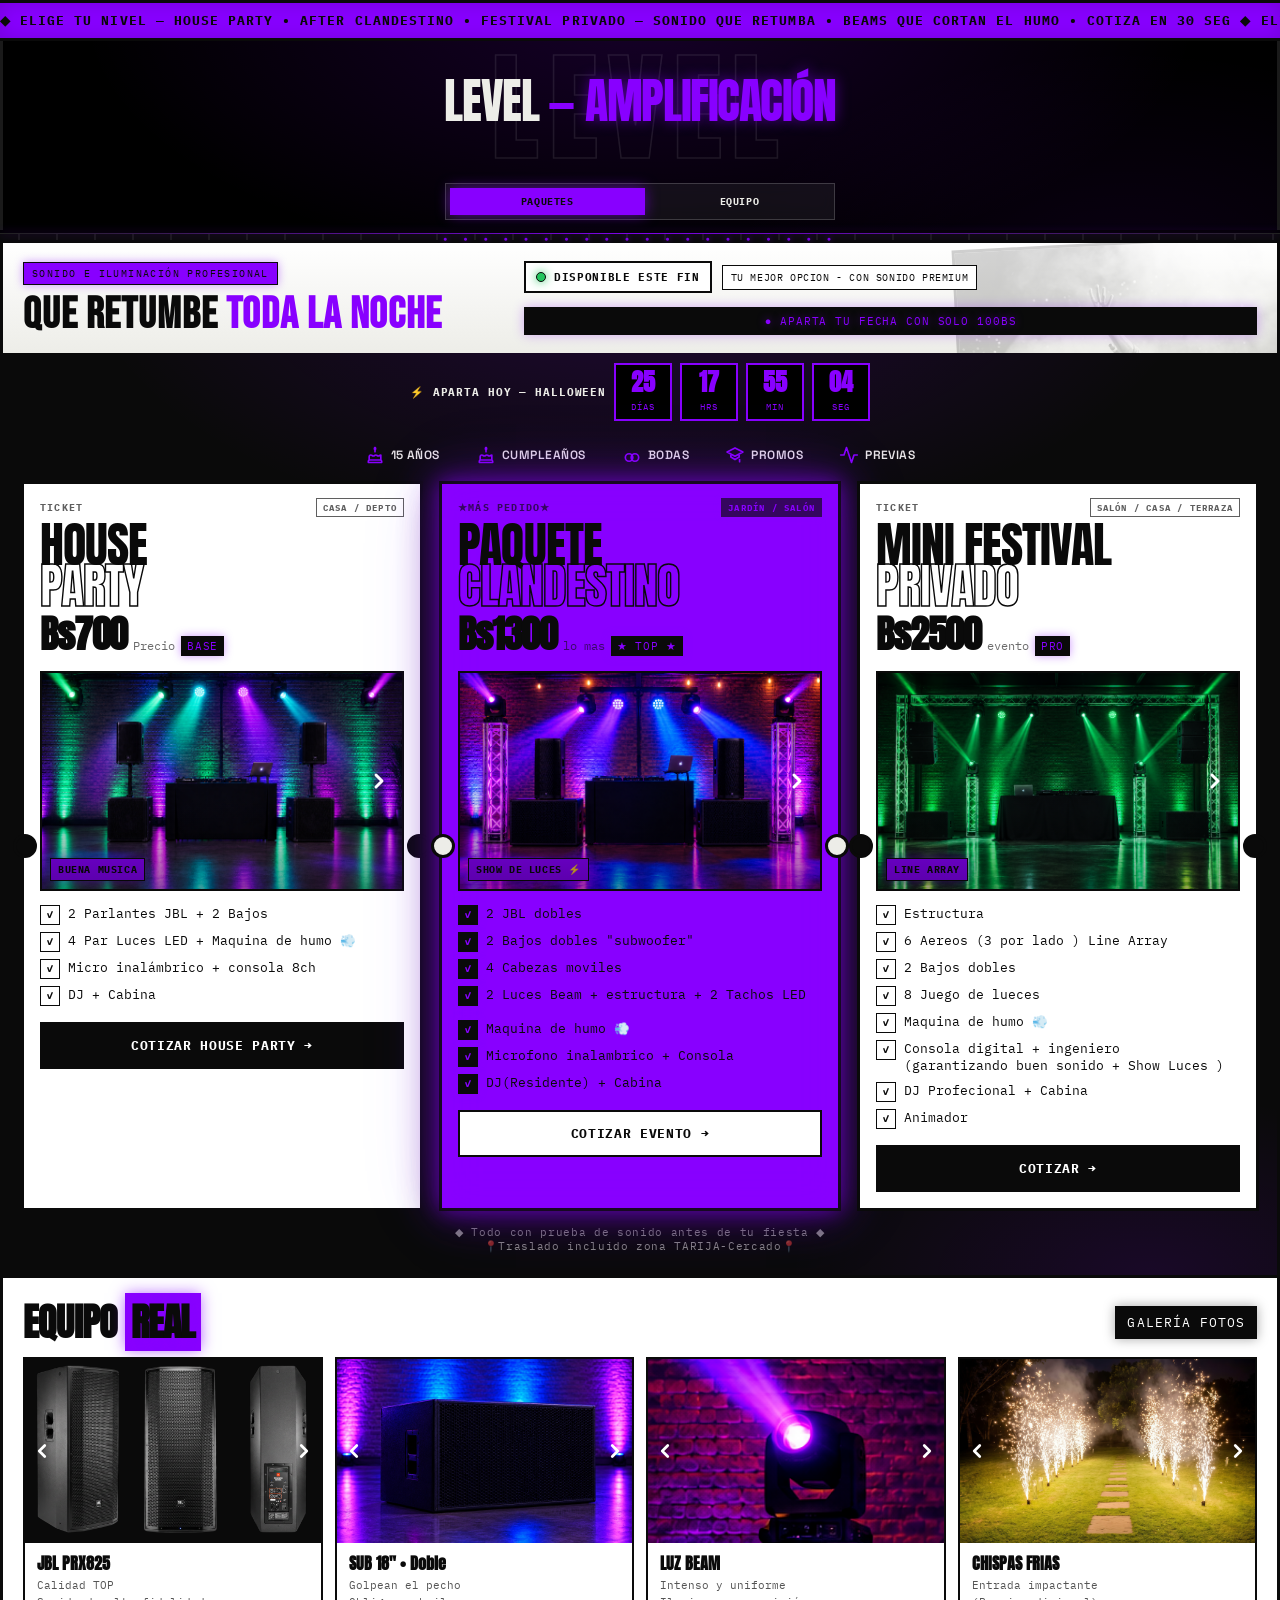
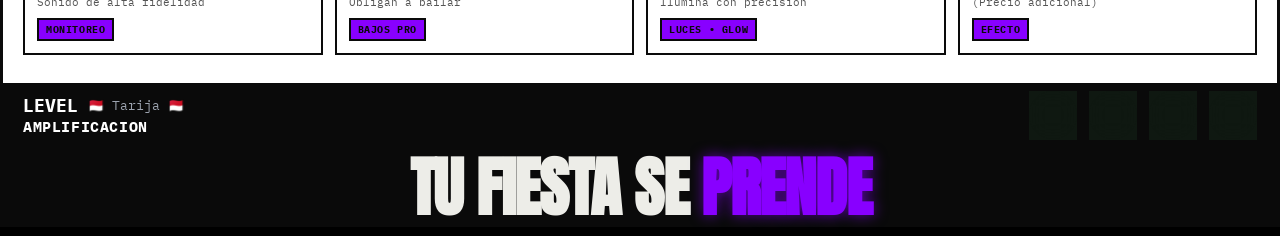
==== commit 7a1caef6: "Update Mini Festival price Co-authored-by: Copilot <223556219+Copilot@users.noreply.github.com>" ====
--- a/index.html
+++ b/index.html
@@ -47,7 +47,7 @@
 </div>
 <section id="paquetes" class="paquetes-hero">
   <div class="cd-strip">
-    <span class="cd-label">⚡ Aparta hoy — quedan:</span>
+    <span class="cd-label">⚡ Aparta hoy — HALLOWEEN</span>
     <span class="cd-box"><b id="cd-d">00</b><i>DÍAS</i></span>
     <span class="cd-box"><b id="cd-h">00</b><i>HRS</i></span>
     <span class="cd-box"><b id="cd-m">00</b><i>MIN</i></span>
@@ -101,7 +101,7 @@
     <div class="p-ticket reveal">
       <div class="p-top">Ticket <b>SALÓN / CASA / TERRAZA</b></div>
       <div class="p-name">MINI FESTIVAL<br><em>PRIVADO</em></div>
-      <div class="price"><b>Bs2000</b> <small>evento </small> <i>Pro</i></div>
+      <div class="price"><b>Bs2500</b> <small>evento </small> <i>Pro</i></div>
       <div class="p-img">
         <div class="pk-view" id="pk-festival">
           <figure class="pk-slide is-on"><img src="assets/img/mini-festival/slide-1.jpg" alt="Festival 1" loading="eager"></figure>
@@ -112,7 +112,7 @@
         <span class="p-img-tag">Line Array</span>
       </div>
       <ul class="list"><li>Estructura </li><li> 6 Aereos (3 por lado )  Line Array </li><li>2 Bajos dobles</li><li>8 Juego de lueces  </li><li>Maquina de humo 💨 </li><li>Consola digital + ingeniero<br>(garantizando buen sonido + Show Luces )</li><li>DJ Profecional + Cabina</li><li>Animador </li></ul>
-      <a class="p-cta" href="https://wa.me/59175145558?text=%E2%80%93%20MINI%20FESTIVAL%20PRIVADO%20%E2%80%93%20Bs%3A%202000%0A%0A%F0%9F%8C%9F%20%C2%A1Hola%0AQueremos%20que%20tu%20evento%20sea%20de%20NIVEL%20%F0%9F%8E%AA%F0%9F%8E%B6%0A%0ATe%20presentamos%20el%20paquete%0A%2A%2AMINI%20FESTIVAL%20%E2%80%93%20PRIVADO%2A%2A%20%F0%9F%8E%A7%F0%9F%94%A5%0A%0A%F0%9F%8E%A4%20%2A%2AIncluye%3A%2A%2A%0A%E2%80%A2%20Line%20Array%204x%20A%C3%A9reos%20%2B%202x%20Bajos%20dobles%0A%E2%80%A2%202x%20JBL%20Dobles%0A%E2%80%A2%208x%20Juegos%20de%20luces%20%2B%20Estructura%0A%E2%80%A2%20M%C3%A1quina%20de%20humo%20DENSO%0A%E2%80%A2%202x%20M%C3%A1quinas%20de%20FUEGO%0A%E2%80%A2%20Consola%20digital%20%2B%20Ingeniero%20%0A%28sonido%20%2B%20show%20de%20luces%29%0A%E2%80%A2%20DJ%20Profesional%20%2B%20Cabina%0A%E2%80%A2%20Animador%0A%0A%F0%9F%92%B5%20%2A%2APrecio%3A%2A%2A%20Bs%3A%202000%0A%F0%9F%93%85%20%2A%2ADisponibilidad%3A%2A%2A%0A%0AEste%20paquete%20es%20limitado%20y%20muy%20solicitado%20%F0%9F%94%A5%0AReserva%20con%20Bs%3A100%20%0A%C2%BFTe%20gustar%C3%ADa%20confirmar%20tu%20fecha%3F%20%0A%0ACon%20cari%C3%B1o%2C%0ALEVEL%20-%20AMPLIFICACION%20%F0%9F%92%9C" target="_blank">Cotizar  →</a>
+      <a class="p-cta" href="https://wa.me/59175145558?text=%E2%80%93%20MINI%20FESTIVAL%20PRIVADO%20%E2%80%93%20Bs%3A%202500%0A%0A%F0%9F%8C%9F%20%C2%A1Hola%0AQueremos%20que%20tu%20evento%20sea%20de%20NIVEL%20%F0%9F%8E%AA%F0%9F%8E%B6%0A%0ATe%20presentamos%20el%20paquete%0A%2A%2AMINI%20FESTIVAL%20%E2%80%93%20PRIVADO%2A%2A%20%F0%9F%8E%A7%F0%9F%94%A5%0A%0A%F0%9F%8E%A4%20%2A%2AIncluye%3A%2A%2A%0A%E2%80%A2%20Line%20Array%204x%20A%C3%A9reos%20%2B%202x%20Bajos%20dobles%0A%E2%80%A2%202x%20JBL%20Dobles%0A%E2%80%A2%208x%20Juegos%20de%20luces%20%2B%20Estructura%0A%E2%80%A2%20M%C3%A1quina%20de%20humo%20DENSO%0A%E2%80%A2%202x%20M%C3%A1quinas%20de%20FUEGO%0A%E2%80%A2%20Consola%20digital%20%2B%20Ingeniero%20%0A%28sonido%20%2B%20show%20de%20luces%29%0A%E2%80%A2%20DJ%20Profesional%20%2B%20Cabina%0A%E2%80%A2%20Animador%0A%0A%F0%9F%92%B5%20%2A%2APrecio%3A%2A%2A%20Bs%3A%202500%0A%F0%9F%93%85%20%2A%2ADisponibilidad%3A%2A%2A%0A%0AEste%20paquete%20es%20limitado%20y%20muy%20solicitado%20%F0%9F%94%A5%0AReserva%20con%20Bs%3A100%20%0A%C2%BFTe%20gustar%C3%ADa%20confirmar%20tu%20fecha%3F%20%0A%0ACon%20cari%C3%B1o%2C%0ALEVEL%20-%20AMPLIFICACION%20%F0%9F%92%9C" target="_blank">Cotizar  →</a>
     </div>
   </div>
   <div class="mono" style="text-align:center;margin-top:14px;color:rgba(237,237,232,.6);font-size:11px;letter-spacing:.06em">◆ Todo con prueba de sonido antes de tu fiesta ◆<br>📍Traslado incluido zona TARIJA-Cercado📍</div>
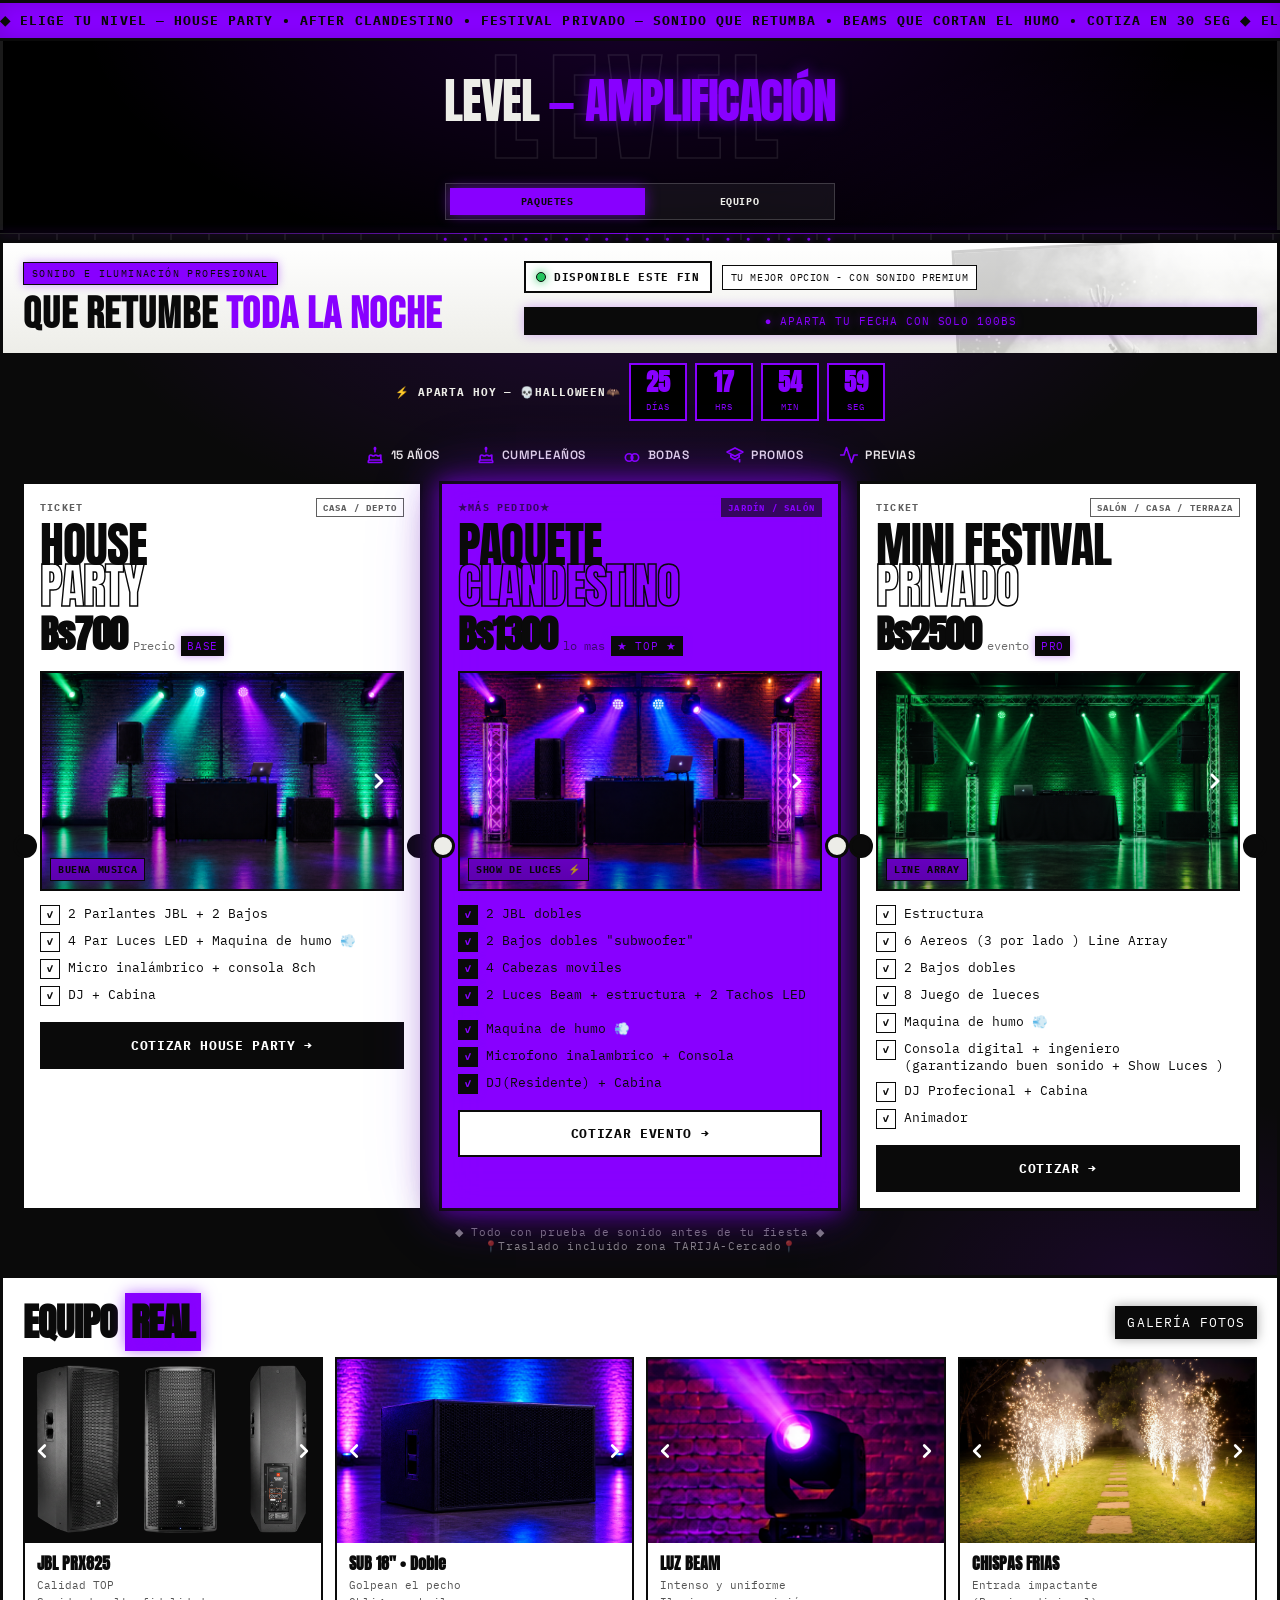
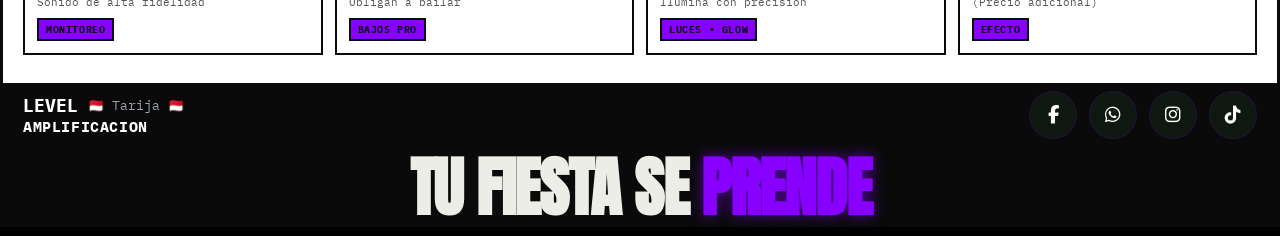
==== commit 4f3b2654: "Actualiza banner de Halloween y WhatsApp formal Co-authored-by: Copilot <223556219+Copilot@users.nor" ====
--- a/index.html
+++ b/index.html
@@ -47,7 +47,7 @@
 </div>
 <section id="paquetes" class="paquetes-hero">
   <div class="cd-strip">
-    <span class="cd-label">⚡ Aparta hoy — HALLOWEEN</span>
+    <span class="cd-label">⚡ Aparta hoy — 💀HALLOWEEN🦇</span>
     <span class="cd-box"><b id="cd-d">00</b><i>DÍAS</i></span>
     <span class="cd-box"><b id="cd-h">00</b><i>HRS</i></span>
     <span class="cd-box"><b id="cd-m">00</b><i>MIN</i></span>
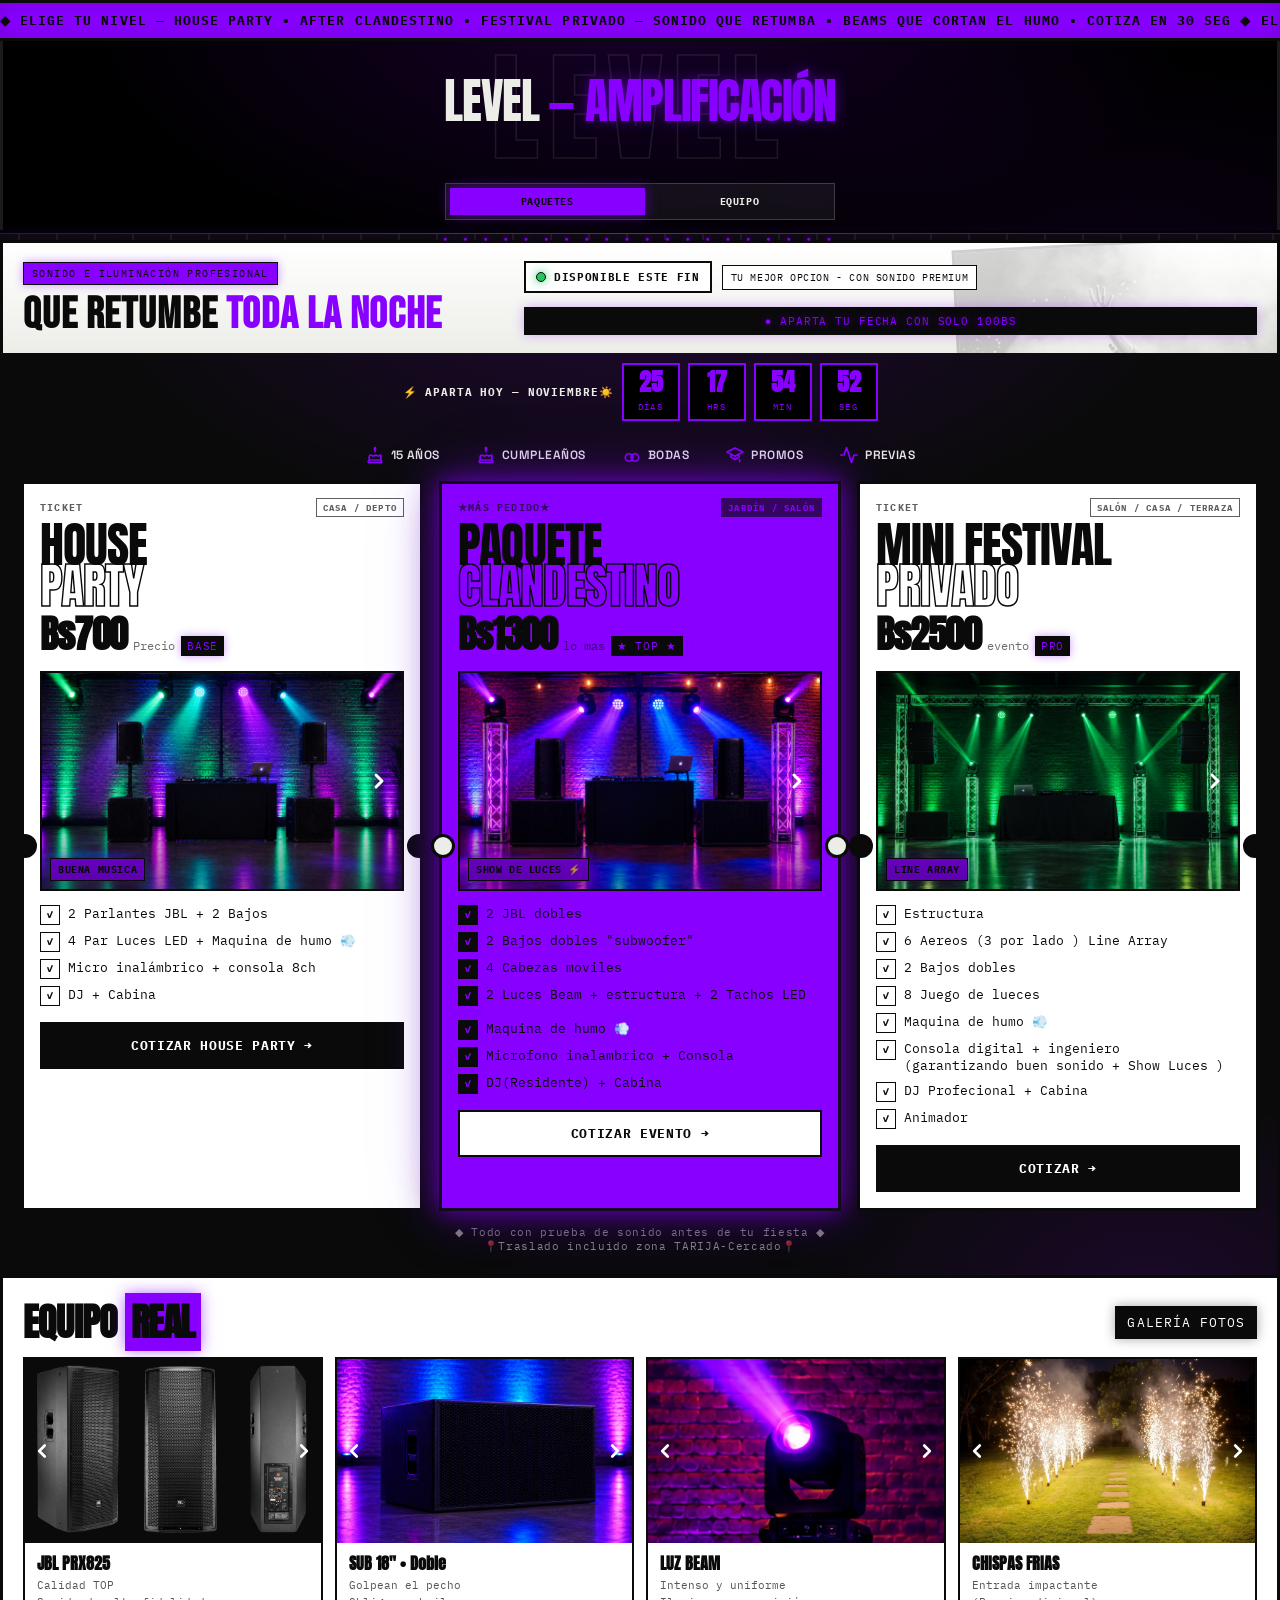
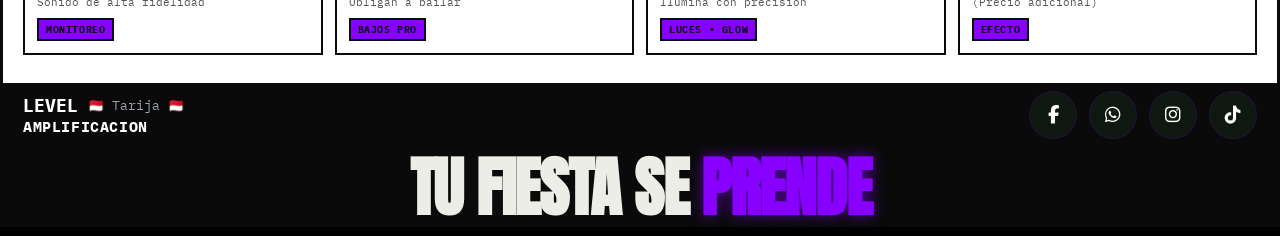
==== commit 29dcf851: "Actualiza texto de campaña" ====
--- a/index.html
+++ b/index.html
@@ -47,7 +47,7 @@
 </div>
 <section id="paquetes" class="paquetes-hero">
   <div class="cd-strip">
-    <span class="cd-label">⚡ Aparta hoy — 💀HALLOWEEN🦇</span>
+    <span class="cd-label">⚡ Aparta hoy — NOVIEMBRE☀️</span>
     <span class="cd-box"><b id="cd-d">00</b><i>DÍAS</i></span>
     <span class="cd-box"><b id="cd-h">00</b><i>HRS</i></span>
     <span class="cd-box"><b id="cd-m">00</b><i>MIN</i></span>
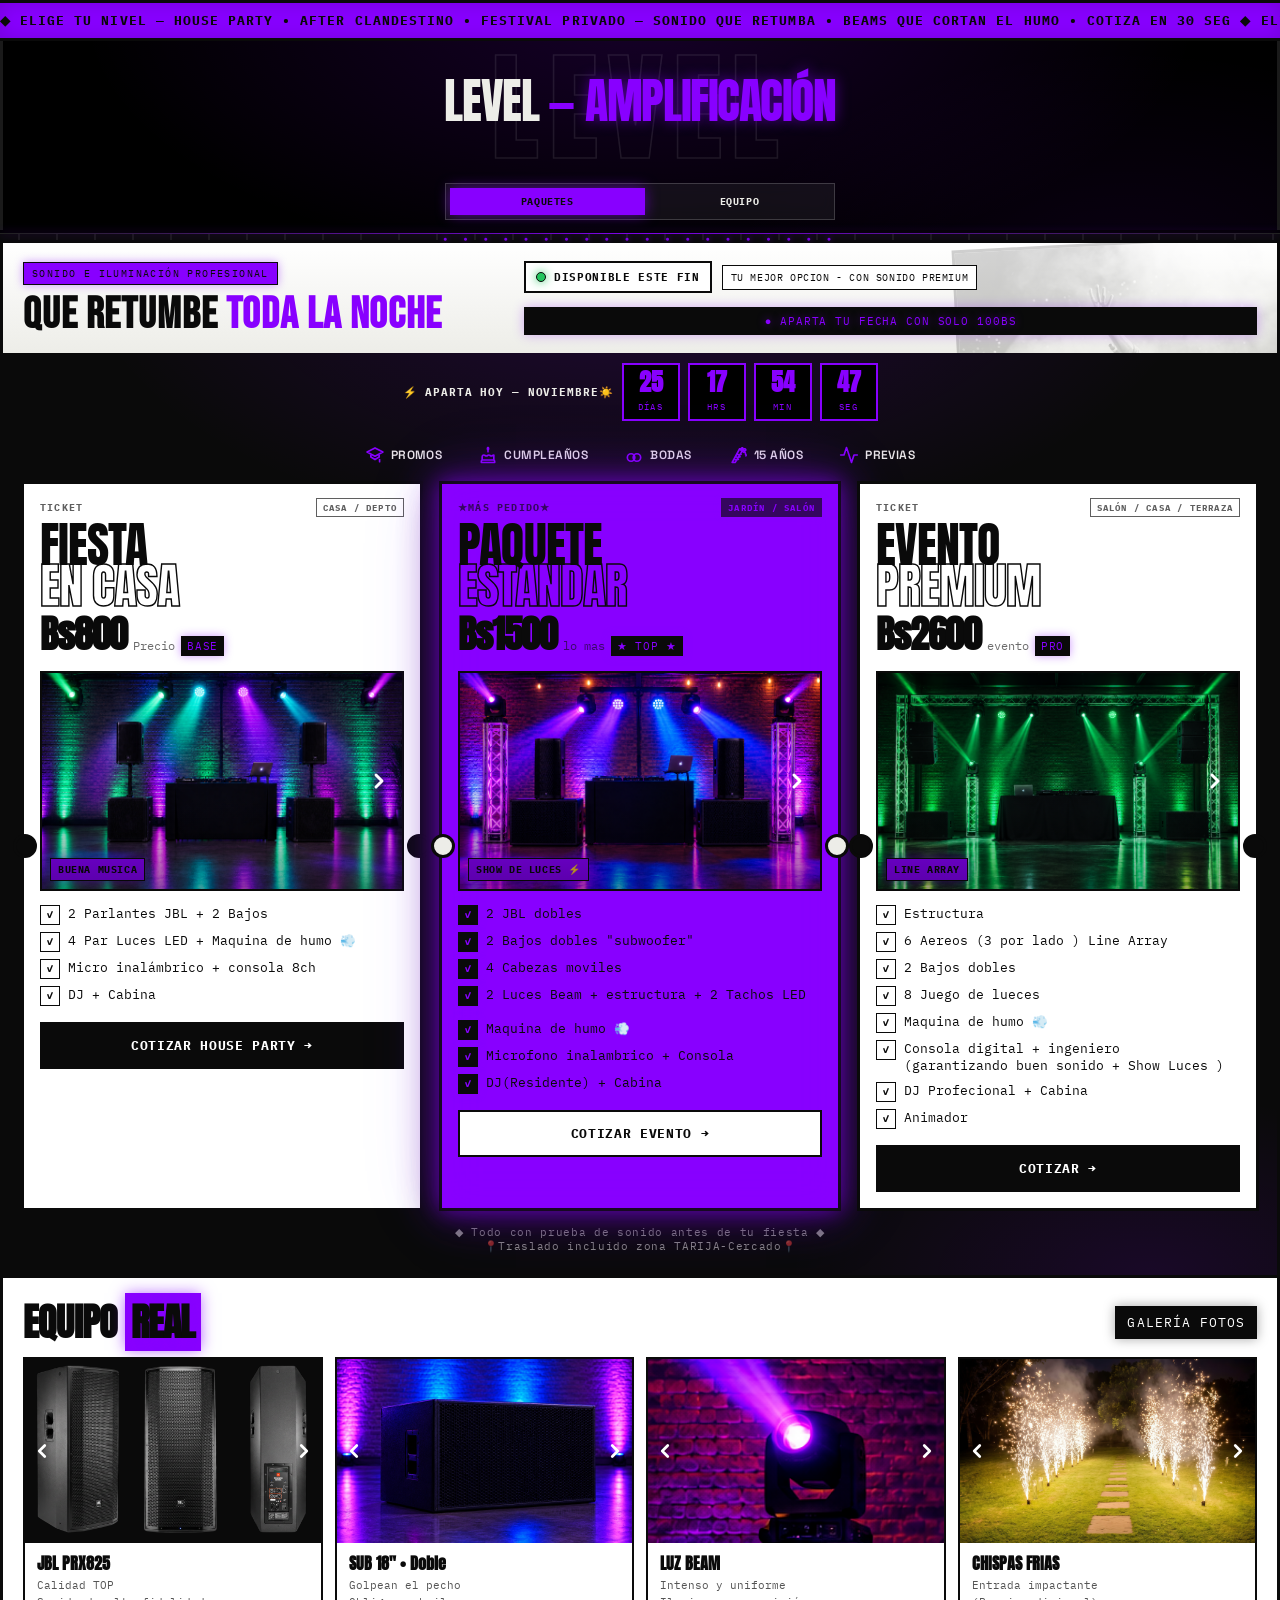
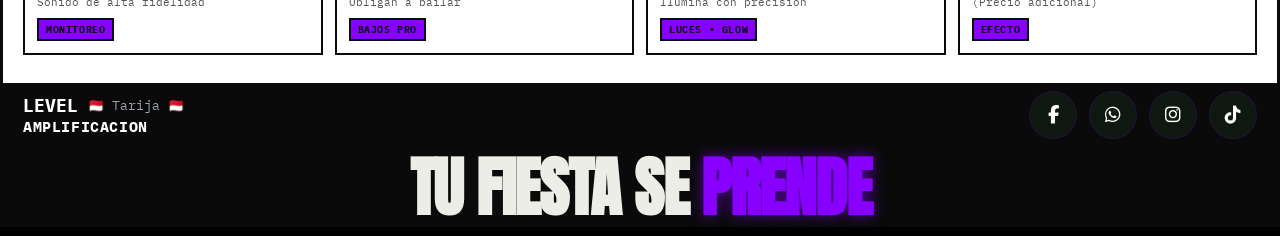
==== commit 2314b4f0: "Actualiza paquetes y precios" ====
--- a/index.html
+++ b/index.html
@@ -55,17 +55,17 @@
       </div>
 
   <div class="eventos-strip" style="background:none;border:none;border-radius:0;padding:10px 0">
-    <div class="eventos-item"><svg viewBox="0 0 24 24"><path d="M12 8V6M12 6c1-1 1-2.2 0-3-1 .8-1 2 0 3M4 21v-1.5A1.5 1.5 0 0 1 5.5 18h13A1.5 1.5 0 0 1 20 19.5V21H4zM5 18v-3.5C5 13 6 12 7 12c1.5 0 1.5 1.2 3 1.2s1.5-1.2 3-1.2 1.5 1.2 3 1.2 1.5-1.2 3-1.2v5.5"/></svg><span>15 AÑOS</span></div>
+    <div class="eventos-item"><svg viewBox="0 0 24 24"><path d="M12 3.5L2.5 8.5 12 13.5l9.5-5zM7 11v3.5L12 17.5l5-3V11M17.5 17.5V20"/></svg><span>PROMOS</span></div>
     <div class="eventos-item"><svg viewBox="0 0 24 24"><path d="M12 8V6M12 6c1-1 1-2.2 0-3-1 .8-1 2 0 3M4 21v-1.5A1.5 1.5 0 0 1 5.5 18h13A1.5 1.5 0 0 1 20 19.5V21H4zM5 18v-3.5C5 13 6 12 7 12c1.5 0 1.5 1.2 3 1.2s1.5-1.2 3-1.2 1.5 1.2 3 1.2 1.5-1.2 3-1.2v5.5"/></svg><span>CUMPLEAÑOS</span></div>
     <div class="eventos-item"><svg viewBox="0 0 24 24"><circle cx="8.5" cy="15" r="4.5"/><circle cx="15.5" cy="15" r="4.5"/></svg><span>BODAS</span></div>
-    <div class="eventos-item"><svg viewBox="0 0 24 24"><path d="M12 3.5L2.5 8.5 12 13.5l9.5-5zM7 11v3.5L12 17.5l5-3V11M17.5 17.5V20"/></svg><span>PROMOS</span></div>
+    <div class="eventos-item"><svg viewBox="0 0 24 24"><path d="M5 21L14 4.5l3.5 2L8.5 21zM8 17.5c1.5.5 3 .3 4.5-.5M10 14.5c1.5.5 3 .3 4.5-.5M12 11.5c1.2.4 2.5.2 3.7-.4M15.5 6.5c-.3-1.2.3-2.3 1.5-2.5M18.5 8.5c1.2-.3 2.3.3 2.5 1.5M20 4.5a1.3 1.3 0 1 0 .1 0M17 3.5a1.1 1.1 0 1 0 .1 0M21 11c.8.3 1 1.3.5 2"/></svg><span>15 AÑOS</span></div>
     <div class="eventos-item"><svg viewBox="0 0 24 24"><path d="M22 12h-4l-3 9L9 3l-3 9H2"/></svg><span>PREVIAS</span></div>
   </div>
 <div class="pa-grid">
     <div class="p-ticket reveal">
       <div class="p-top">Ticket   <b>CASA / DEPTO</b></div>
-      <div class="p-name">HOUSE<br><em>PARTY</em></div>
-      <div class="price"><b>Bs700 </b> <small>Precio </small> <i>Base</i></div>
+      <div class="p-name"> FIESTA <br><em>EN CASA </em></div>
+      <div class="price"><b>Bs800 </b> <small>Precio </small> <i>Base</i></div>
       <div class="p-img">
         <div class="pk-view" id="pk-house">
           <figure class="pk-slide is-on"><img src="assets/img/house-party/portada.jpg" alt="House Party - fiesta real" loading="eager"></figure>
@@ -82,8 +82,8 @@
     <div class="p-ticket featured reveal">
       <span class="featured-glow"></span>
       <div class="p-top">★MÁS PEDIDO★  <b>JARDÍN / SALÓN</b></div>
-      <div class="p-name">PAQUETE<br><em>CLANDESTINO</em></div>
-      <div class="price"><b>Bs1300</b> <small>  lo mas </small> <i>★ TOP ★ </i></div>
+      <div class="p-name">PAQUETE<br><em>ESTANDAR</em></div>
+      <div class="price"><b>Bs1500</b> <small>  lo mas </small> <i>★ TOP ★ </i></div>
       <div class="p-img">
         <div class="pk-view" id="pk-after">
           <figure class="pk-slide is-on"><img src="assets/img/after-clandestino/slide-1.jpg" alt="After 1" loading="eager"></figure>
@@ -100,8 +100,8 @@
     </div>
     <div class="p-ticket reveal">
       <div class="p-top">Ticket <b>SALÓN / CASA / TERRAZA</b></div>
-      <div class="p-name">MINI FESTIVAL<br><em>PRIVADO</em></div>
-      <div class="price"><b>Bs2500</b> <small>evento </small> <i>Pro</i></div>
+      <div class="p-name">EVENTO<br><em>PREMIUM</em></div>
+      <div class="price"><b>Bs2600</b> <small>evento </small> <i>Pro</i></div>
       <div class="p-img">
         <div class="pk-view" id="pk-festival">
           <figure class="pk-slide is-on"><img src="assets/img/mini-festival/slide-1.jpg" alt="Festival 1" loading="eager"></figure>
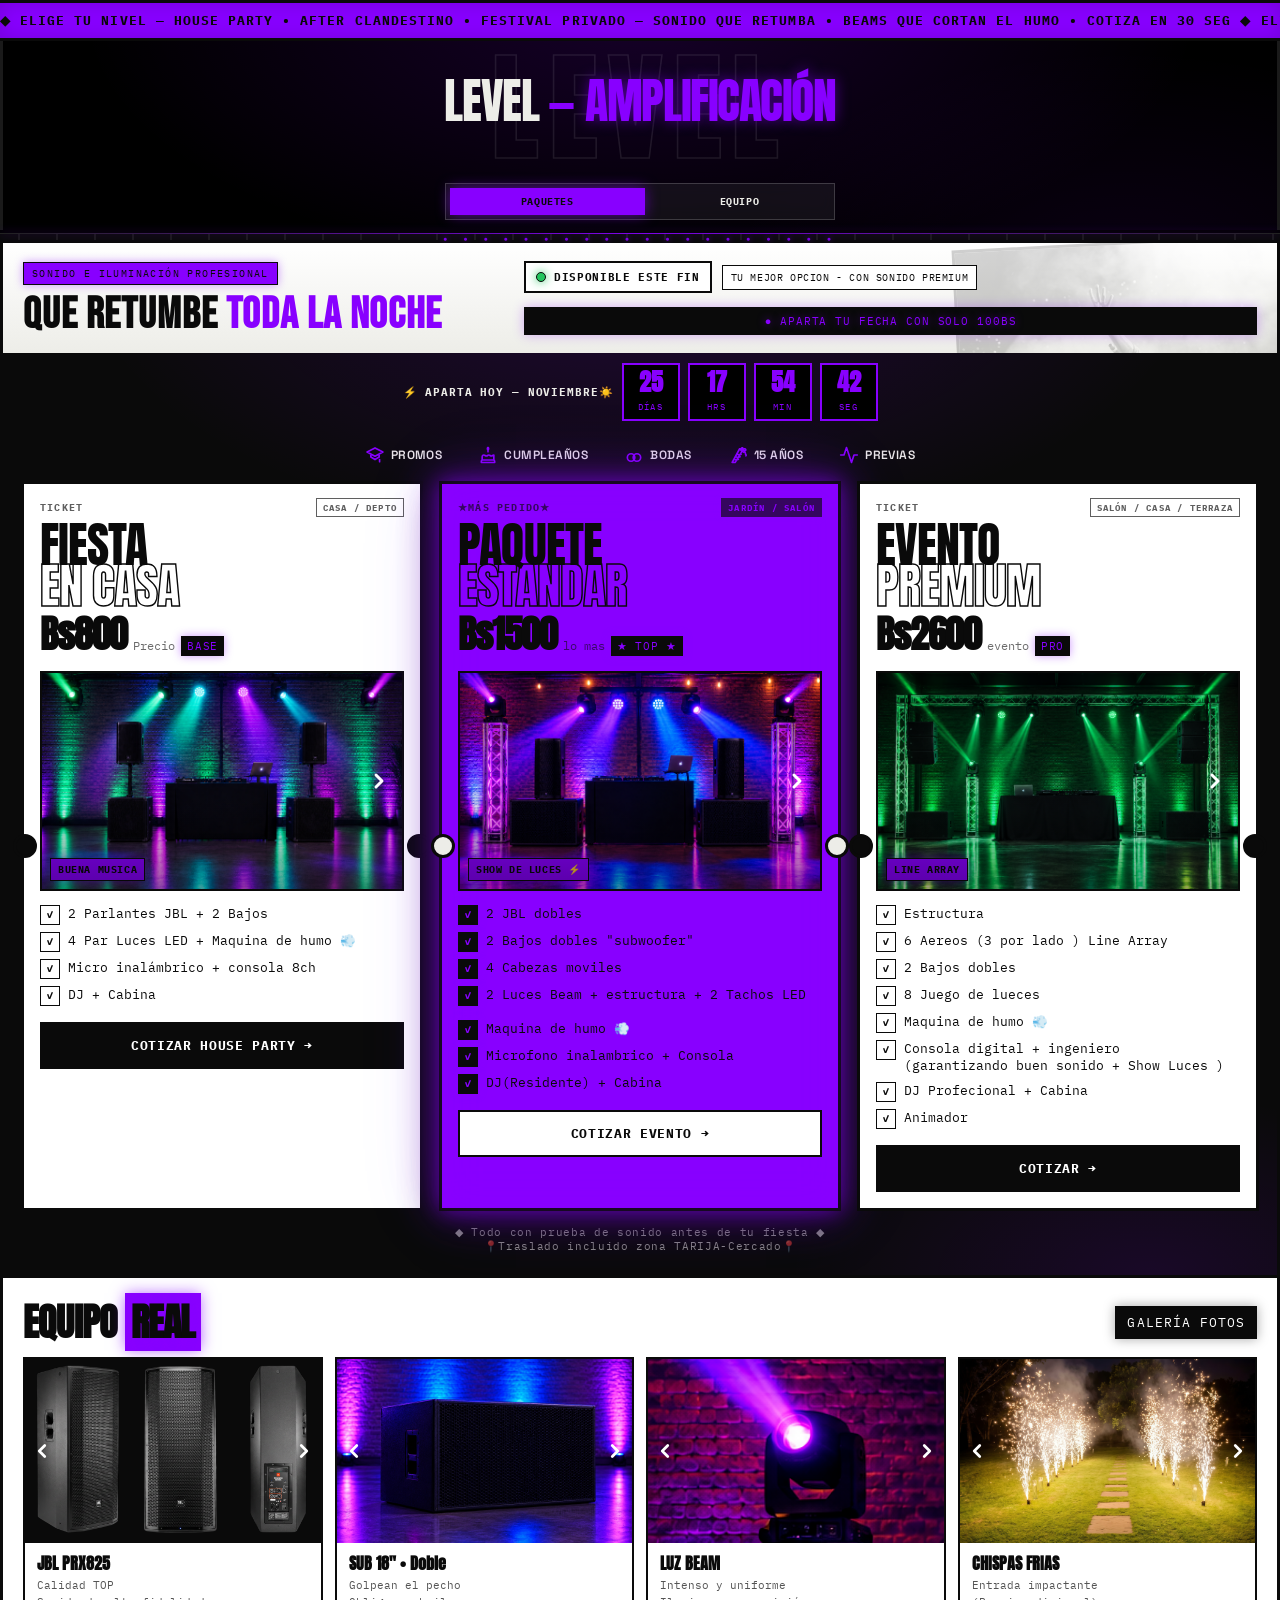
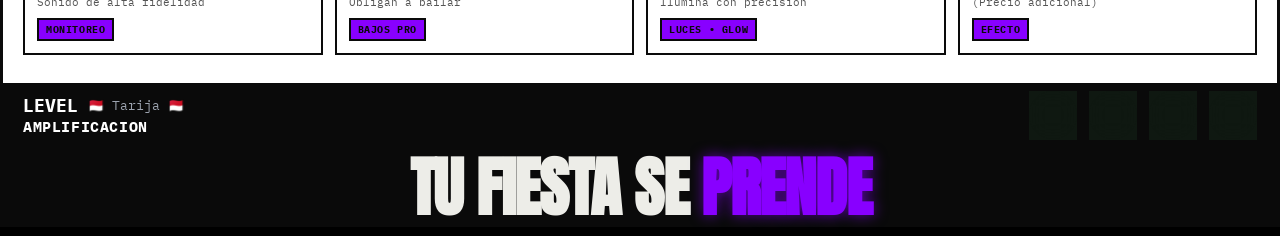
==== commit c87cd810: "Conecta botones de eventos con paquetes" ====
--- a/index.html
+++ b/index.html
@@ -55,11 +55,11 @@
       </div>
 
   <div class="eventos-strip" style="background:none;border:none;border-radius:0;padding:10px 0">
-    <div class="eventos-item"><svg viewBox="0 0 24 24"><path d="M12 3.5L2.5 8.5 12 13.5l9.5-5zM7 11v3.5L12 17.5l5-3V11M17.5 17.5V20"/></svg><span>PROMOS</span></div>
-    <div class="eventos-item"><svg viewBox="0 0 24 24"><path d="M12 8V6M12 6c1-1 1-2.2 0-3-1 .8-1 2 0 3M4 21v-1.5A1.5 1.5 0 0 1 5.5 18h13A1.5 1.5 0 0 1 20 19.5V21H4zM5 18v-3.5C5 13 6 12 7 12c1.5 0 1.5 1.2 3 1.2s1.5-1.2 3-1.2 1.5 1.2 3 1.2 1.5-1.2 3-1.2v5.5"/></svg><span>CUMPLEAÑOS</span></div>
-    <div class="eventos-item"><svg viewBox="0 0 24 24"><circle cx="8.5" cy="15" r="4.5"/><circle cx="15.5" cy="15" r="4.5"/></svg><span>BODAS</span></div>
-    <div class="eventos-item"><svg viewBox="0 0 24 24"><path d="M5 21L14 4.5l3.5 2L8.5 21zM8 17.5c1.5.5 3 .3 4.5-.5M10 14.5c1.5.5 3 .3 4.5-.5M12 11.5c1.2.4 2.5.2 3.7-.4M15.5 6.5c-.3-1.2.3-2.3 1.5-2.5M18.5 8.5c1.2-.3 2.3.3 2.5 1.5M20 4.5a1.3 1.3 0 1 0 .1 0M17 3.5a1.1 1.1 0 1 0 .1 0M21 11c.8.3 1 1.3.5 2"/></svg><span>15 AÑOS</span></div>
-    <div class="eventos-item"><svg viewBox="0 0 24 24"><path d="M22 12h-4l-3 9L9 3l-3 9H2"/></svg><span>PREVIAS</span></div>
+    <a class="eventos-item" href="#paquetes" data-mobile-target="#paquete-estandar"><svg viewBox="0 0 24 24"><path d="M12 3.5L2.5 8.5 12 13.5l9.5-5zM7 11v3.5L12 17.5l5-3V11M17.5 17.5V20"/></svg><span>PROMOS</span></a>
+    <a class="eventos-item" href="#paquetes" data-mobile-target="#paquete-estandar"><svg viewBox="0 0 24 24"><path d="M12 8V6M12 6c1-1 1-2.2 0-3-1 .8-1 2 0 3M4 21v-1.5A1.5 1.5 0 0 1 5.5 18h13A1.5 1.5 0 0 1 20 19.5V21H4zM5 18v-3.5C5 13 6 12 7 12c1.5 0 1.5 1.2 3 1.2s1.5-1.2 3-1.2 1.5 1.2 3 1.2 1.5-1.2 3-1.2v5.5"/></svg><span>CUMPLEAÑOS</span></a>
+    <a class="eventos-item" href="#paquetes" data-mobile-target="#paquete-estandar"><svg viewBox="0 0 24 24"><circle cx="8.5" cy="15" r="4.5"/><circle cx="15.5" cy="15" r="4.5"/></svg><span>BODAS</span></a>
+    <a class="eventos-item" href="#paquetes" data-mobile-target="#paquete-estandar"><svg viewBox="0 0 24 24"><path d="M5 21L14 4.5l3.5 2L8.5 21zM8 17.5c1.5.5 3 .3 4.5-.5M10 14.5c1.5.5 3 .3 4.5-.5M12 11.5c1.2.4 2.5.2 3.7-.4M15.5 6.5c-.3-1.2.3-2.3 1.5-2.5M18.5 8.5c1.2-.3 2.3.3 2.5 1.5M20 4.5a1.3 1.3 0 1 0 .1 0M17 3.5a1.1 1.1 0 1 0 .1 0M21 11c.8.3 1 1.3.5 2"/></svg><span>15 AÑOS</span></a>
+    <a class="eventos-item" href="#paquetes" data-mobile-target="#paquete-estandar"><svg viewBox="0 0 24 24"><path d="M22 12h-4l-3 9L9 3l-3 9H2"/></svg><span>PREVIAS</span></a>
   </div>
 <div class="pa-grid">
     <div class="p-ticket reveal">
@@ -79,7 +79,7 @@
       <ul class="list"><li>2 Parlantes JBL  + 2 Bajos</li><li>4 Par Luces LED  + Maquina de humo 💨 </li><li>Micro inalámbrico + consola 8ch</li><li>DJ  + Cabina </li></ul>
       <a class="p-cta" href="https://wa.me/59175145558?text=%E2%80%93%20PARTY%20HOUSE%20%E2%80%93%20Bs%3A%20700%0A%0A%F0%9F%8E%89%20%C2%A1Hola%2C%20Qu%C3%A9%20alegr%C3%ADa%20saludarte%20%F0%9F%98%8A%0A%0AQueremos%20que%20tu%20evento%20sea%20inolvidable%0A%2A%2APARTY%20HOUSE%2A%2A%20%F0%9F%8E%A7%E2%9C%A8%0A%0A%F0%9F%94%8A%20%2A%2AIncluye%3A%2A%2A%0A%E2%80%A2%202x%20Parlantes%20JBL%20%2B%202x%20Bajos%0A%E2%80%A2%204x%20Par%20Luces%20LED%20%2B%20M%C3%A1quina%20de%20humo%0A%E2%80%A2%20Micro%20inal%C3%A1mbrico%20%2B%20Consola%208ch%0A%E2%80%A2%20DJ%20%2B%20Cabina%0A%0A%F0%9F%92%B5%20%2A%2APrecio%3A%2A%2A%20Bs%3A%20700%0A%F0%9F%93%85%20%2A%2ADisponibilidad%3A%2A%2A%20%0A%0APara%20reservar%20solo%20necesitamos%20confirmar%20fecha%20%0Acon%3A%20Bs%3A100%20%F0%9F%97%93%EF%B8%8F%0A%0ACon%20cari%C3%B1o%2C%0ALEVEL%20-%20AMPLIFICACION%20%F0%9F%92%9C" target="_blank">Cotizar House Party →</a>
     </div>
-    <div class="p-ticket featured reveal">
+    <div class="p-ticket featured reveal" id="paquete-estandar">
       <span class="featured-glow"></span>
       <div class="p-top">★MÁS PEDIDO★  <b>JARDÍN / SALÓN</b></div>
       <div class="p-name">PAQUETE<br><em>ESTANDAR</em></div>
@@ -184,6 +184,6 @@
   </div>
   <p class="lb-cap" id="lb-cap" hidden></p>
 </div>
-<script src="js/main.js?v=19"></script>
+<script src="js/main.js?v=20"></script>
 </body>
 </html>
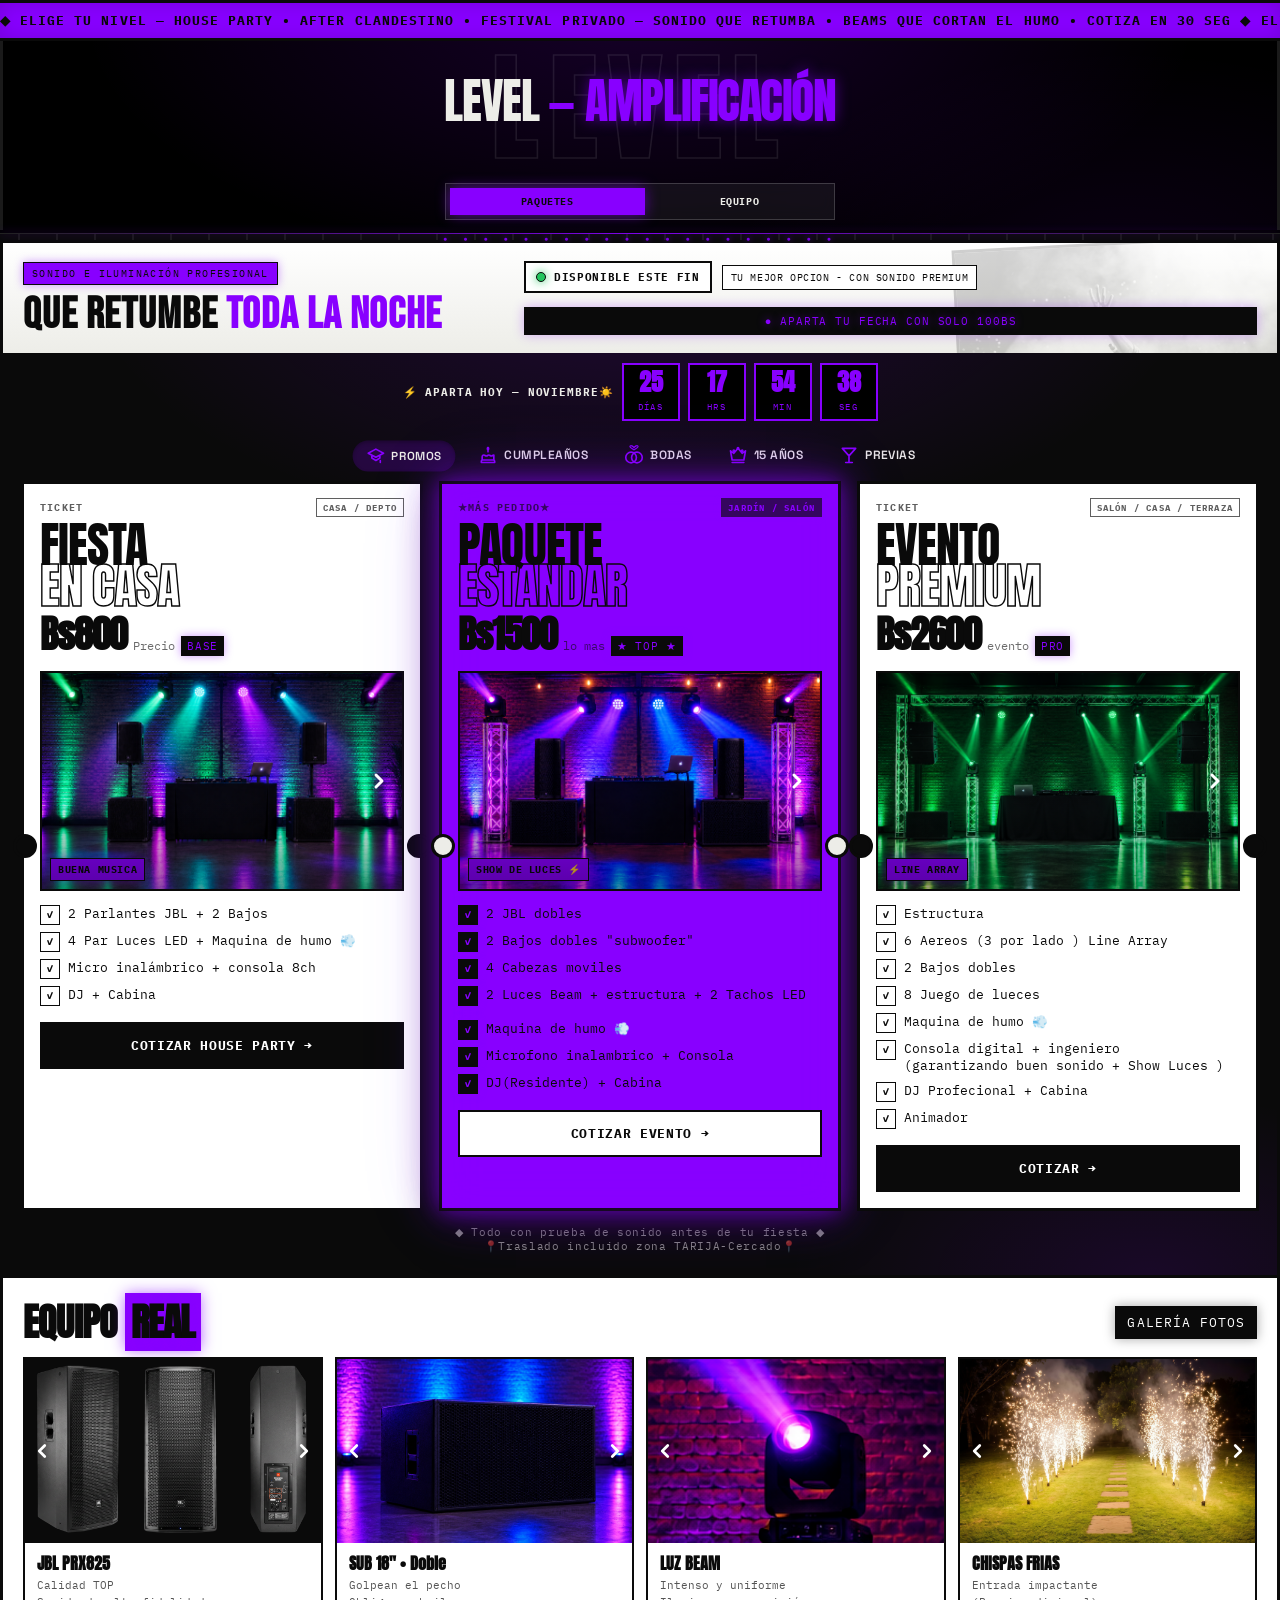
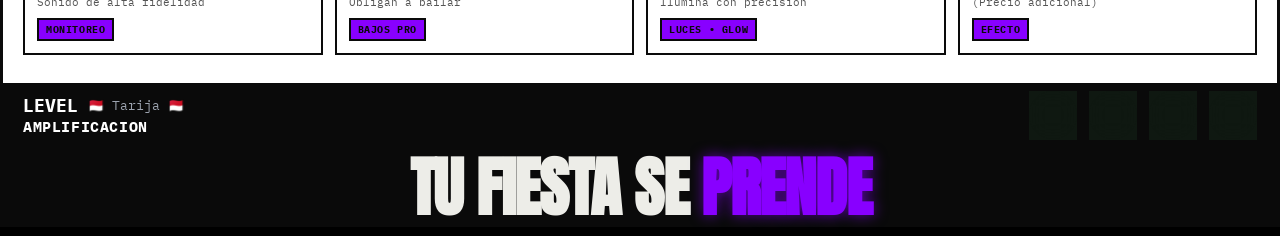
==== commit 4bd33bff: "Refina icono de bodas con corazon y anillos" ====
--- a/index.html
+++ b/index.html
@@ -57,9 +57,9 @@
   <div class="eventos-strip" style="background:none;border:none;border-radius:0;padding:10px 0">
     <a class="eventos-item" href="#paquetes" data-mobile-target="#paquete-estandar"><svg viewBox="0 0 24 24"><path d="M12 3.5L2.5 8.5 12 13.5l9.5-5zM7 11v3.5L12 17.5l5-3V11M17.5 17.5V20"/></svg><span>PROMOS</span></a>
     <a class="eventos-item" href="#paquetes" data-mobile-target="#paquete-estandar"><svg viewBox="0 0 24 24"><path d="M12 8V6M12 6c1-1 1-2.2 0-3-1 .8-1 2 0 3M4 21v-1.5A1.5 1.5 0 0 1 5.5 18h13A1.5 1.5 0 0 1 20 19.5V21H4zM5 18v-3.5C5 13 6 12 7 12c1.5 0 1.5 1.2 3 1.2s1.5-1.2 3-1.2 1.5 1.2 3 1.2 1.5-1.2 3-1.2v5.5"/></svg><span>CUMPLEAÑOS</span></a>
-    <a class="eventos-item" href="#paquetes" data-mobile-target="#paquete-estandar"><svg viewBox="0 0 24 24"><circle cx="8.5" cy="15" r="4.5"/><circle cx="15.5" cy="15" r="4.5"/></svg><span>BODAS</span></a>
-    <a class="eventos-item" href="#paquetes" data-mobile-target="#paquete-estandar"><svg viewBox="0 0 24 24"><path d="M5 21L14 4.5l3.5 2L8.5 21zM8 17.5c1.5.5 3 .3 4.5-.5M10 14.5c1.5.5 3 .3 4.5-.5M12 11.5c1.2.4 2.5.2 3.7-.4M15.5 6.5c-.3-1.2.3-2.3 1.5-2.5M18.5 8.5c1.2-.3 2.3.3 2.5 1.5M20 4.5a1.3 1.3 0 1 0 .1 0M17 3.5a1.1 1.1 0 1 0 .1 0M21 11c.8.3 1 1.3.5 2"/></svg><span>15 AÑOS</span></a>
-    <a class="eventos-item" href="#paquetes" data-mobile-target="#paquete-estandar"><svg viewBox="0 0 24 24"><path d="M22 12h-4l-3 9L9 3l-3 9H2"/></svg><span>PREVIAS</span></a>
+    <a class="eventos-item" href="#paquetes" data-mobile-target="#paquete-estandar"><svg viewBox="0 0 24 24"><circle cx="8.5" cy="15" r="6.4"/><circle cx="15.5" cy="15" r="6.4"/><path transform="translate(3.6 .93) scale(.7) translate(0 -1)" d="M12 8C10.2 6.4 5 3.8 5 2.5 5 .8 7 .2 8.5 1.2 10 1.8 11 3 12 4c1-1 2-2.2 3.5-2.8C17 .2 19 .8 19 2.5c0 1.3-5.2 3.9-7 5.5z"/></svg><span>BODAS</span></a>
+    <a class="eventos-item" href="#paquetes" data-mobile-target="#paquete-estandar"><svg viewBox="0 0 24 24"><path d="M3 7l4 3 5-6 5 6 4-3-2 11H5L3 7zM5 21h14"/><circle cx="7" cy="7" r=".8"/><circle cx="12" cy="4" r=".8"/><circle cx="17" cy="7" r=".8"/></svg><span>15 AÑOS</span></a>
+    <a class="eventos-item" href="#paquetes" data-mobile-target="#paquete-estandar"><svg viewBox="0 0 24 24"><path d="M4 4h16l-8 9-8-9zM12 13v7M8 21h8"/></svg><span>PREVIAS</span></a>
   </div>
 <div class="pa-grid">
     <div class="p-ticket reveal">
--- a/css/style.css
+++ b/css/style.css
@@ -196,5 +196,6 @@
 .eventos-label{text-align:center;margin-bottom:12px;font-size:10px;letter-spacing:.15em;text-transform:uppercase;color:rgba(136,0,255,.6)}
 .eventos-item{display:flex;align-items:center;gap:6px;padding:6px 14px;border-radius:30px;transition:all .3s;cursor:pointer}
 .eventos-item:hover{background:rgba(136,0,255,.2);transform:scale(1.05)}
+.eventos-item:first-child{background:rgba(136,0,255,.2);transform:translateY(1px) scale(.97);box-shadow:inset 0 2px 4px rgba(0,0,0,.28)}
 .eventos-item svg{width:20px;height:20px;fill:none;stroke:#8800FF;stroke-width:2;stroke-linecap:round;stroke-linejoin:round}
 .eventos-item span{font-size:12px;font-weight:600;letter-spacing:.04em;color:#EDEDE8;white-space:nowrap;font-family:'Space Grotesk',sans-serif}
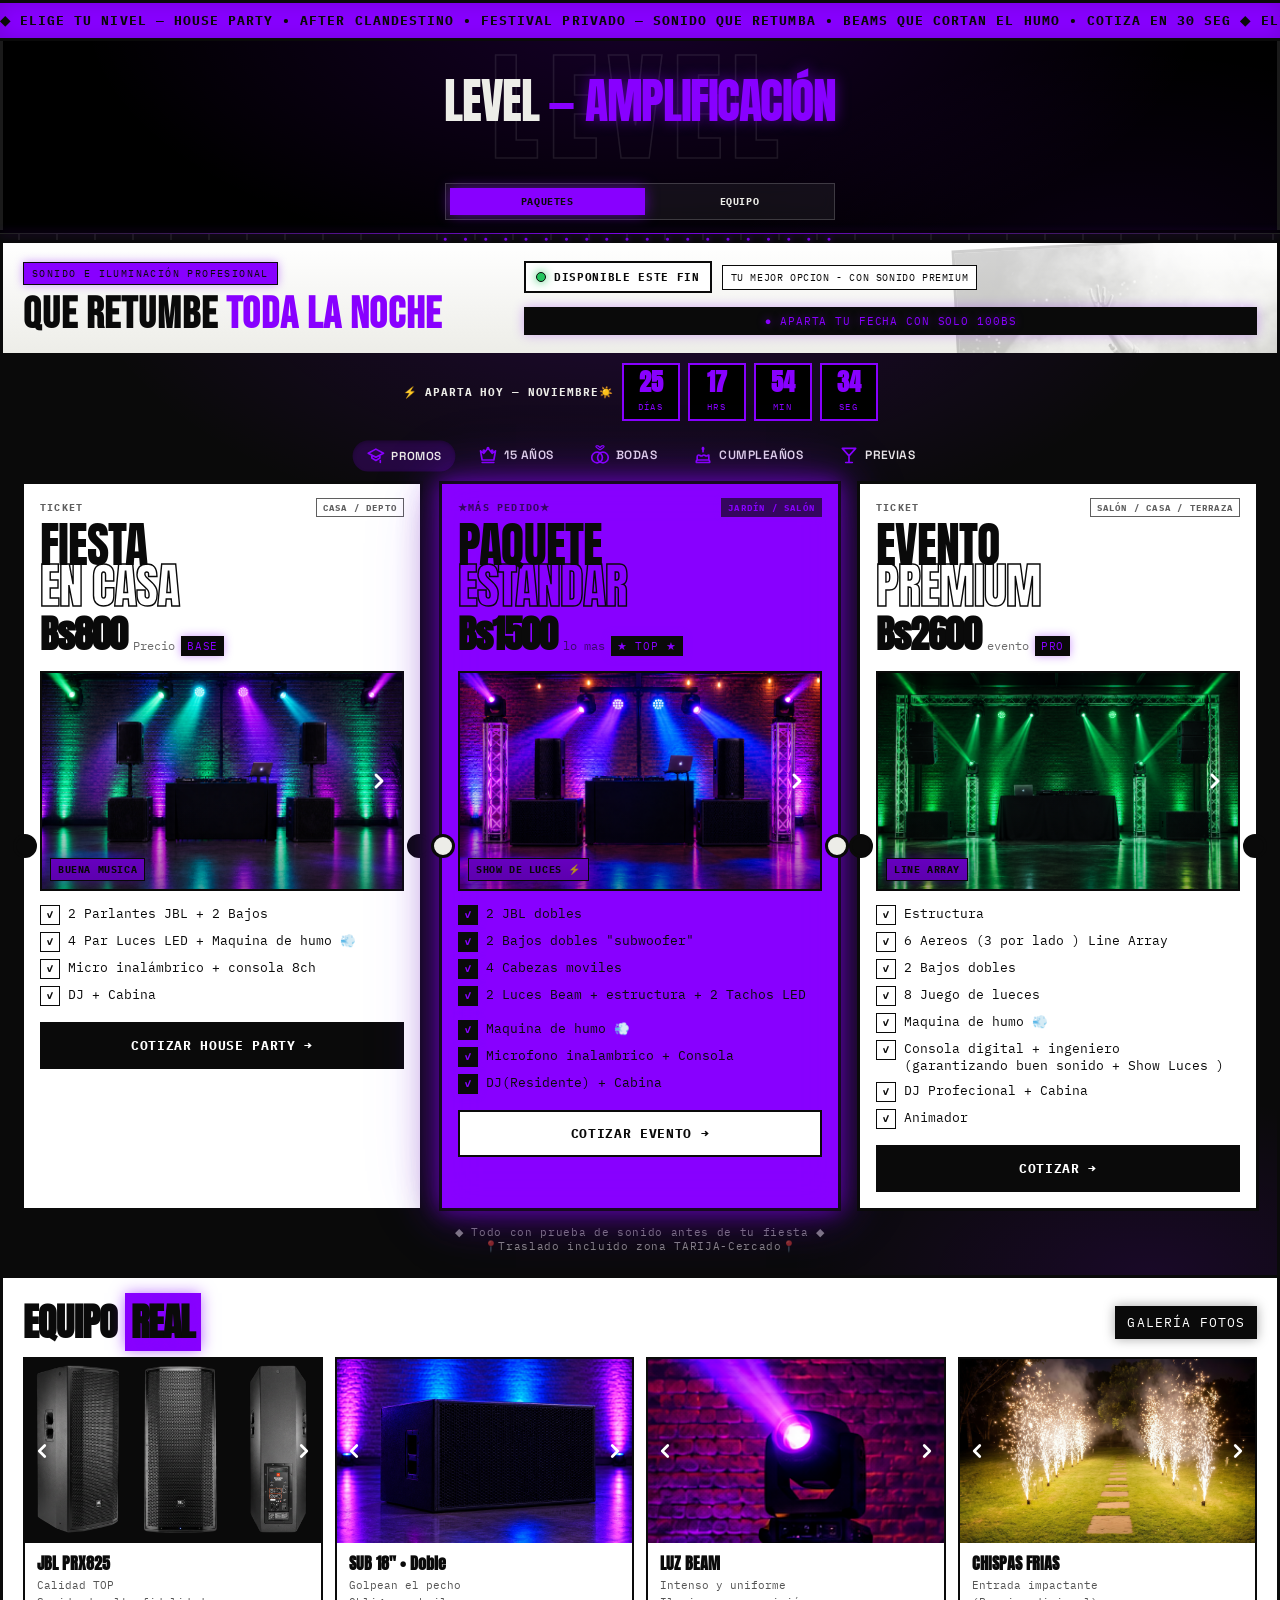
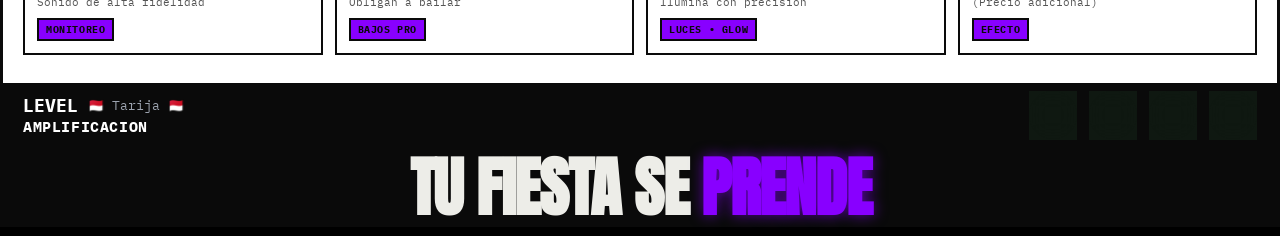
==== commit f18c28a5: "Reordena botones de eventos" ====
--- a/index.html
+++ b/index.html
@@ -56,9 +56,9 @@
 
   <div class="eventos-strip" style="background:none;border:none;border-radius:0;padding:10px 0">
     <a class="eventos-item" href="#paquetes" data-mobile-target="#paquete-estandar"><svg viewBox="0 0 24 24"><path d="M12 3.5L2.5 8.5 12 13.5l9.5-5zM7 11v3.5L12 17.5l5-3V11M17.5 17.5V20"/></svg><span>PROMOS</span></a>
+    <a class="eventos-item" href="#paquetes" data-mobile-target="#paquete-estandar"><svg viewBox="0 0 24 24"><path d="M3 7l4 3 5-6 5 6 4-3-2 11H5L3 7zM5 21h14"/><circle cx="7" cy="7" r=".8"/><circle cx="12" cy="4" r=".8"/><circle cx="17" cy="7" r=".8"/></svg><span>15 AÑOS</span></a>
+    <a class="eventos-item" href="#paquetes" data-mobile-target="#paquete-estandar"><svg viewBox="0 0 24 24"><circle cx="8.5" cy="15" r="6.4"/><circle cx="15.5" cy="15" r="6.4"/><path transform="translate(3.6 .93) scale(.7) translate(0 -1)" d="M12 8C10.2 6.4 5 3.8 5 2.5 5 .8 7 .2 8.5 1.2 10 1.8 11 3 12 4c1-1 2-2.2 3.5-2.8C17 .2 19 .8 19 2.5c0 1.3-5.2 3.9-7 5.5z"/></svg><span>BODAS</span></a>
     <a class="eventos-item" href="#paquetes" data-mobile-target="#paquete-estandar"><svg viewBox="0 0 24 24"><path d="M12 8V6M12 6c1-1 1-2.2 0-3-1 .8-1 2 0 3M4 21v-1.5A1.5 1.5 0 0 1 5.5 18h13A1.5 1.5 0 0 1 20 19.5V21H4zM5 18v-3.5C5 13 6 12 7 12c1.5 0 1.5 1.2 3 1.2s1.5-1.2 3-1.2 1.5 1.2 3 1.2 1.5-1.2 3-1.2v5.5"/></svg><span>CUMPLEAÑOS</span></a>
-    <a class="eventos-item" href="#paquetes" data-mobile-target="#paquete-estandar"><svg viewBox="0 0 24 24"><circle cx="8.5" cy="15" r="6.4"/><circle cx="15.5" cy="15" r="6.4"/><path transform="translate(3.6 .93) scale(.7) translate(0 -1)" d="M12 8C10.2 6.4 5 3.8 5 2.5 5 .8 7 .2 8.5 1.2 10 1.8 11 3 12 4c1-1 2-2.2 3.5-2.8C17 .2 19 .8 19 2.5c0 1.3-5.2 3.9-7 5.5z"/></svg><span>BODAS</span></a>
-    <a class="eventos-item" href="#paquetes" data-mobile-target="#paquete-estandar"><svg viewBox="0 0 24 24"><path d="M3 7l4 3 5-6 5 6 4-3-2 11H5L3 7zM5 21h14"/><circle cx="7" cy="7" r=".8"/><circle cx="12" cy="4" r=".8"/><circle cx="17" cy="7" r=".8"/></svg><span>15 AÑOS</span></a>
     <a class="eventos-item" href="#paquetes" data-mobile-target="#paquete-estandar"><svg viewBox="0 0 24 24"><path d="M4 4h16l-8 9-8-9zM12 13v7M8 21h8"/></svg><span>PREVIAS</span></a>
   </div>
 <div class="pa-grid">
